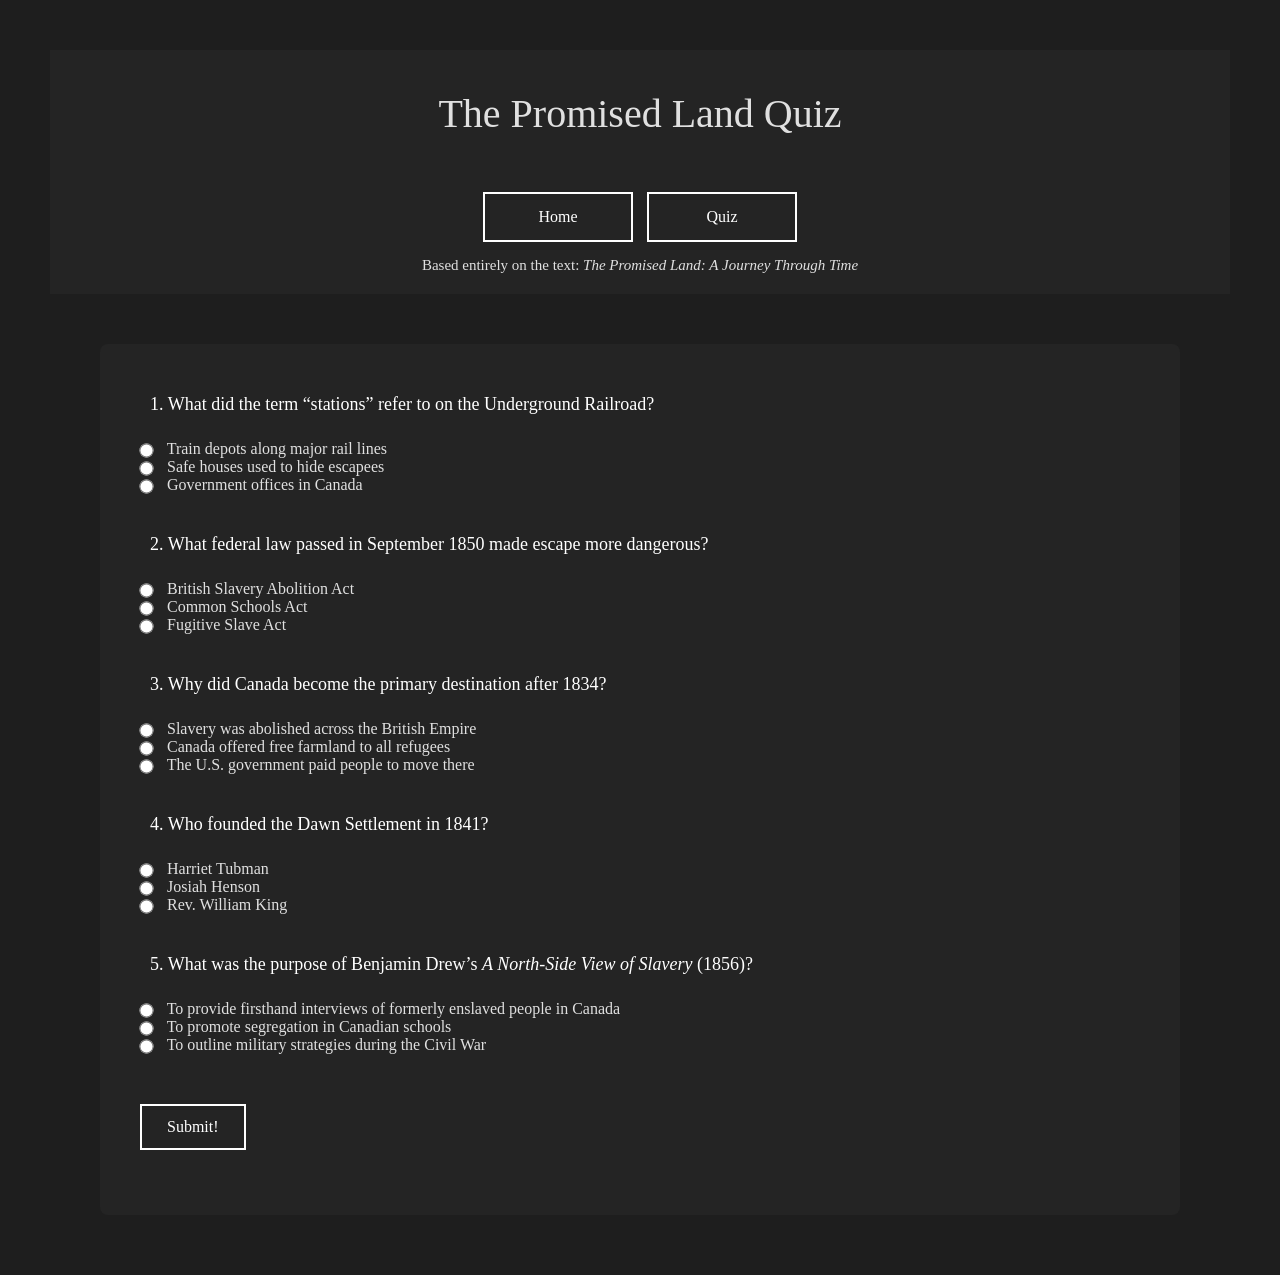
==== quiz.html @ bd3c45dd "Added Files" ====
<!DOCTYPE html>
<html>
<head>
    <title>The Promised Land - Quiz</title>
    <link rel="stylesheet" href="styles.css">
    <style>
        .correct { color: green; font-weight: bold; }
        .incorrect { color: red; font-weight: bold; }
        .feedback { display: block; margin-top: 5px; }
    </style>
</head>
<body>

<div class="title-nav">
    <h2 class="title">The Promised Land Quiz</h2>
        <div class="button-container">
        <form action="index.html"><button>Home</button></form>
        <form action="quiz.html"><button>Quiz</button></form>
    </div>
    <p>Based entirely on the text: <em>The Promised Land: A Journey Through Time</em></p>
</div>

<div class="quiz-container">

<form id="quizForm" action="https://formspree.io/f/mzdaerwr" method="POST">

    <input type="hidden" name="_subject" value="Promised Land Quiz Submission">
    <input type="hidden" name="score" id="scoreField">

    <div class="question" id="q1-container">
        <p>1. What did the term “stations” refer to on the Underground Railroad?</p>
        <input type="radio" name="q1" value="a"> Train depots along major rail lines<br>
        <input type="radio" name="q1" value="b"> Safe houses used to hide escapees<br>
        <input type="radio" name="q1" value="c"> Government offices in Canada<br>
        <span class="feedback"></span>
    </div>

    <div class="question" id="q2-container">
        <p>2. What federal law passed in September 1850 made escape more dangerous?</p>
        <input type="radio" name="q2" value="a"> British Slavery Abolition Act<br>
        <input type="radio" name="q2" value="b"> Common Schools Act<br>
        <input type="radio" name="q2" value="c"> Fugitive Slave Act<br>
        <span class="feedback"></span>
    </div>

    <div class="question" id="q3-container">
        <p>3. Why did Canada become the primary destination after 1834?</p>
        <input type="radio" name="q3" value="a"> Slavery was abolished across the British Empire<br>
        <input type="radio" name="q3" value="b"> Canada offered free farmland to all refugees<br>
        <input type="radio" name="q3" value="c"> The U.S. government paid people to move there<br>
        <span class="feedback"></span>
    </div>

    <div class="question" id="q4-container">
        <p>4. Who founded the Dawn Settlement in 1841?</p>
        <input type="radio" name="q4" value="a"> Harriet Tubman<br>
        <input type="radio" name="q4" value="b"> Josiah Henson<br>
        <input type="radio" name="q4" value="c"> Rev. William King<br>
        <span class="feedback"></span>
    </div>

    <div class="question" id="q5-container">
        <p>5. What was the purpose of Benjamin Drew’s <em>A North-Side View of Slavery</em> (1856)?</p>
        <input type="radio" name="q5" value="a"> To provide firsthand interviews of formerly enslaved people in Canada<br>
        <input type="radio" name="q5" value="b"> To promote segregation in Canadian schools<br>
        <input type="radio" name="q5" value="c"> To outline military strategies during the Civil War<br>
        <span class="feedback"></span>
    </div>

    <button type="submit">Submit!</button>

</form>

<h3 id="result"></h3>

</div>

<script>
document.getElementById("quizForm").addEventListener("submit", function(event) {
    event.preventDefault();

    let score = 0;

    let answers = {
        q1: "b",
        q2: "c",
        q3: "a",
        q4: "b",
        q5: "a"
    };

    let form = this;

    for (let question in answers) {
        let selected = form.querySelector(`input[name="${question}"]:checked`);
        let container = document.getElementById(question + "-container");
        let feedback = container.querySelector(".feedback");

        if (!selected) {
            alert("Please answer all questions before submitting.");
            return;
        }

        if (selected.value === answers[question]) {
            score++;
            feedback.textContent = "✔ Correct";
            feedback.className = "feedback correct";
        } else {
            feedback.textContent = "✘ Incorrect";
            feedback.className = "feedback incorrect";
        }
    }

    document.getElementById("result").innerHTML =
        "You scored " + score + " out of 5.";

    document.getElementById("scoreField").value = score + " / 5";

    setTimeout(() => {
        form.submit();
    }, 1500);
});
</script>

</body>
</html>
---- styles.css ----
*{
    margin:0;
    padding:0;
}

.title{
 font-size: 40px;
 font-weight: lighter;
 text-align: center;
 margin-top:0;
 margin:20px;
 padding:10px;
}

.sub-title{
    font-size: 20px;
    text-align: center;
    margin: 10px;
    padding: 10px;
    font-weight: bold;
}

p{
    font-size:15px;
    padding:10px;
}

h1,h2,h3,h4,h5,h6, p{
    color:#E0E0E0;
}


html{
    background-color:#1E1E1E;
    margin:0;
    padding:0;
}
body{
    color: #E0E0E0;
    font-family: Georgia, 'Times New Roman', Times, serif;
}

.title-nav{
    background-color: #242424;
    margin:50px;
    padding:10px;
    text-align: center  ;
}

.container{
    text-align: center;
    margin: 20px 100px 60px 100px;
    background-color: #242424;
    padding: 40px;
    border-radius: 8px;
}

.quiz-container{
    text-align: left;
    margin: 20px 100px 60px 100px;
    background-color: #242424;
    padding: 40px;
    border-radius: 8px;
}

/* Question spacing */
.question{
    margin-bottom: 30px;
}

/* Question text */
.question p{
    font-size: 18px;
    margin-bottom: 15px;
    color: #FFFFFF;
}

/* Align radio buttons properly */
.question label{
    display: block;
    margin-bottom: 8px;
    font-size: 16px;
    cursor: pointer;
}

/* Make radio buttons aligned nicely */
input[type="radio"]{
    margin-right: 10px;
    transform: scale(1.1);
    vertical-align: middle;
}

/* Improve button */
button{
    margin-top: 20px;
    padding: 12px 25px;
    background-color: transparent;
    color: #FFFFFF;
    border: 2px solid #FFFFFF;
    font-family: Georgia, 'Times New Roman', Times, serif;
    font-size: 16px;
    cursor: pointer;
}

button:hover{
    background-color: #FFFFFF;
    color: #1E1E1E;
}

/* Result text */
#result{
    margin-top: 25px;
    font-size: 22px;
    text-align: center;
    color: #FFFFFF;
}

.button-container {
    text-align: center;
}

.button-container form {
    display: inline-block;
    margin: 5px;
}

.button-container button {
    width: 150px;
    height: 50px;
    display: inline-block;
    box-sizing: border-box;
}
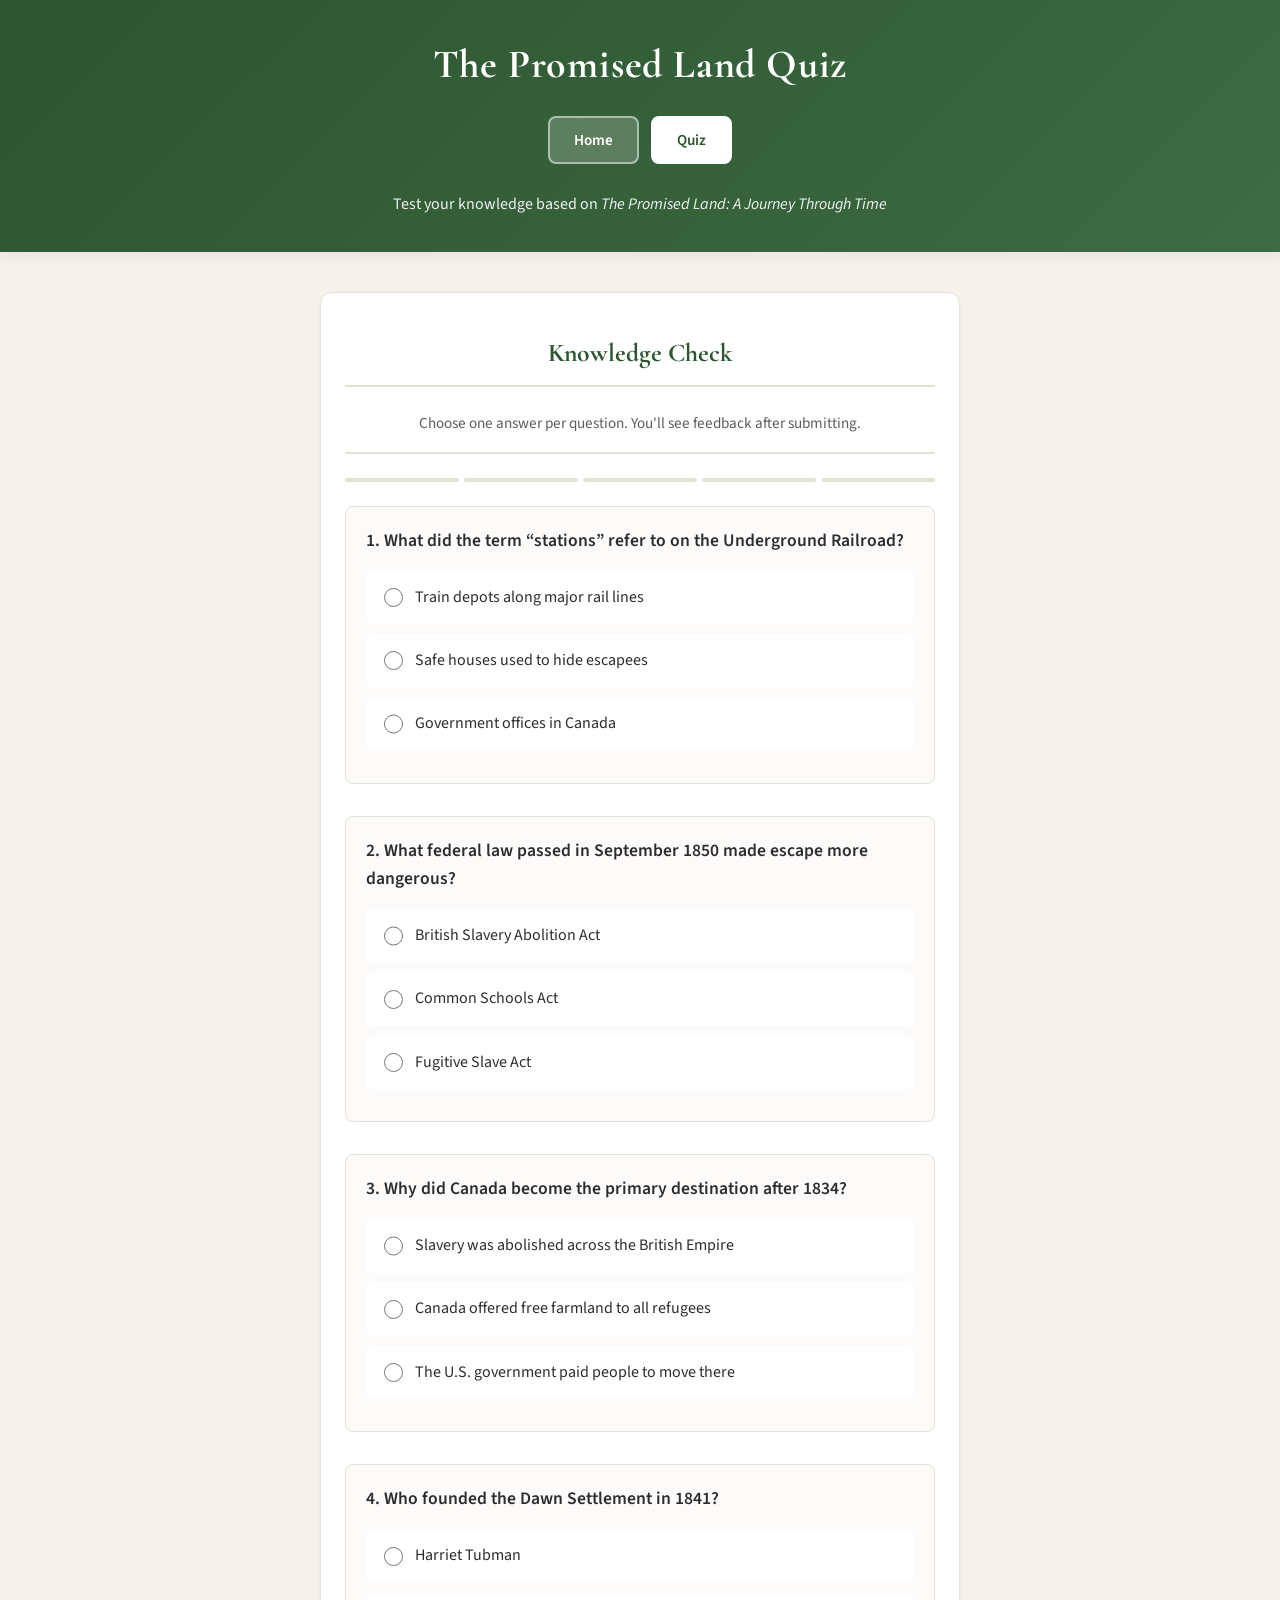
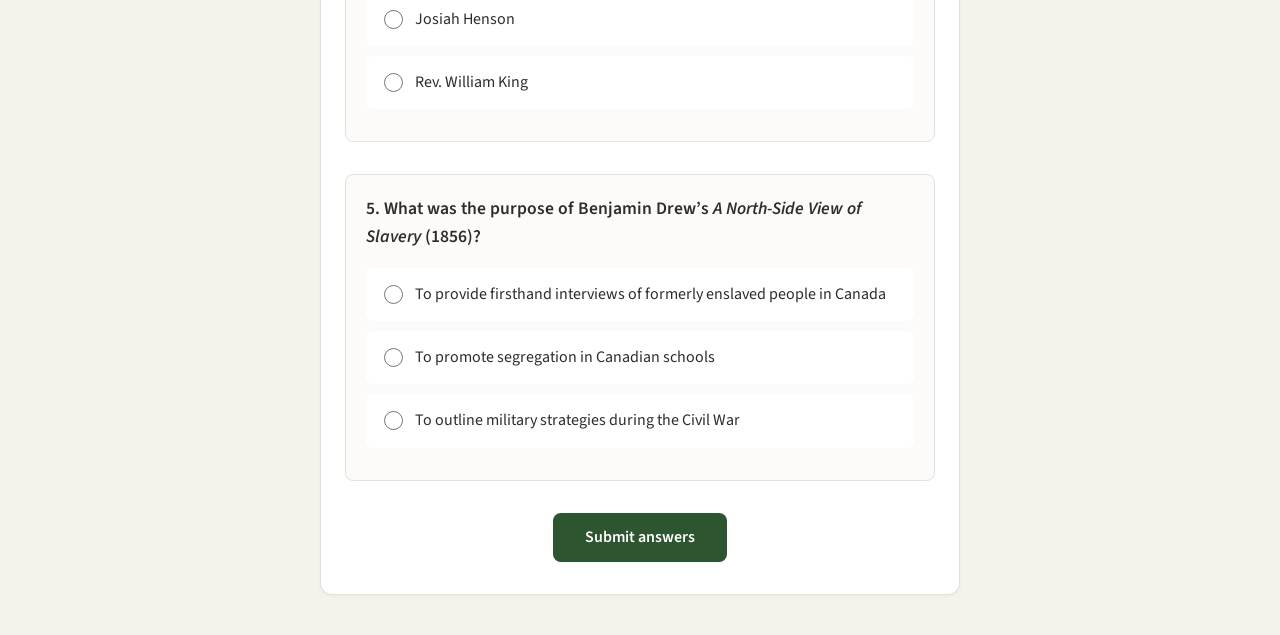
==== commit 59de55db: "Revamp site: design, quiz UX, timeline, spacing, alerts Co-authored-by: Cursor <cursoragent@cursor.c" ====
--- a/quiz.html
+++ b/quiz.html
@@ -1,124 +1,146 @@
 <!DOCTYPE html>
-<html>
+<html lang="en">
 <head>
-    <title>The Promised Land - Quiz</title>
+    <meta charset="UTF-8">
+    <meta name="viewport" content="width=device-width, initial-scale=1">
+    <title>The Promised Land — Quiz</title>
     <link rel="stylesheet" href="styles.css">
-    <style>
-        .correct { color: green; font-weight: bold; }
-        .incorrect { color: red; font-weight: bold; }
-        .feedback { display: block; margin-top: 5px; }
-    </style>
 </head>
 <body>
 
-<div class="title-nav">
-    <h2 class="title">The Promised Land Quiz</h2>
-        <div class="button-container">
-        <form action="index.html"><button>Home</button></form>
-        <form action="quiz.html"><button>Quiz</button></form>
-    </div>
-    <p>Based entirely on the text: <em>The Promised Land: A Journey Through Time</em></p>
-</div>
+<header class="title-nav">
+    <h1 class="title">The Promised Land Quiz</h1>
+    <nav class="nav-links">
+        <a href="index.html">Home</a>
+        <a href="quiz.html" class="active">Quiz</a>
+    </nav>
+    <p>Test your knowledge based on <em>The Promised Land: A Journey Through Time</em></p>
+</header>
 
-<div class="quiz-container">
-
-<form id="quizForm" action="https://formspree.io/f/mzdaerwr" method="POST">
-
-    <input type="hidden" name="_subject" value="Promised Land Quiz Submission">
-    <input type="hidden" name="score" id="scoreField">
-
-    <div class="question" id="q1-container">
-        <p>1. What did the term “stations” refer to on the Underground Railroad?</p>
-        <input type="radio" name="q1" value="a"> Train depots along major rail lines<br>
-        <input type="radio" name="q1" value="b"> Safe houses used to hide escapees<br>
-        <input type="radio" name="q1" value="c"> Government offices in Canada<br>
-        <span class="feedback"></span>
+<main class="quiz-container">
+    <div class="quiz-header">
+        <h2 class="sub-title">Knowledge Check</h2>
+        <p>Choose one answer per question. You'll see feedback after submitting.</p>
     </div>
 
-    <div class="question" id="q2-container">
-        <p>2. What federal law passed in September 1850 made escape more dangerous?</p>
-        <input type="radio" name="q2" value="a"> British Slavery Abolition Act<br>
-        <input type="radio" name="q2" value="b"> Common Schools Act<br>
-        <input type="radio" name="q2" value="c"> Fugitive Slave Act<br>
-        <span class="feedback"></span>
+    <div class="quiz-progress" id="quizProgress" aria-hidden="true">
+        <span></span><span></span><span></span><span></span><span></span>
     </div>
 
-    <div class="question" id="q3-container">
-        <p>3. Why did Canada become the primary destination after 1834?</p>
-        <input type="radio" name="q3" value="a"> Slavery was abolished across the British Empire<br>
-        <input type="radio" name="q3" value="b"> Canada offered free farmland to all refugees<br>
-        <input type="radio" name="q3" value="c"> The U.S. government paid people to move there<br>
-        <span class="feedback"></span>
-    </div>
+    <form id="quizForm" action="https://formspree.io/f/mzdaerwr" method="POST">
+        <input type="hidden" name="_subject" value="Promised Land Quiz Submission">
+        <input type="hidden" name="score" id="scoreField">
 
-    <div class="question" id="q4-container">
-        <p>4. Who founded the Dawn Settlement in 1841?</p>
-        <input type="radio" name="q4" value="a"> Harriet Tubman<br>
-        <input type="radio" name="q4" value="b"> Josiah Henson<br>
-        <input type="radio" name="q4" value="c"> Rev. William King<br>
-        <span class="feedback"></span>
-    </div>
+        <div class="question" id="q1-container">
+            <p>1. What did the term “stations” refer to on the Underground Railroad?</p>
+            <label><input type="radio" name="q1" value="a"><span>Train depots along major rail lines</span></label>
+            <label><input type="radio" name="q1" value="b"><span>Safe houses used to hide escapees</span></label>
+            <label><input type="radio" name="q1" value="c"><span>Government offices in Canada</span></label>
+            <span class="feedback" aria-live="polite"></span>
+        </div>
 
-    <div class="question" id="q5-container">
-        <p>5. What was the purpose of Benjamin Drew’s <em>A North-Side View of Slavery</em> (1856)?</p>
-        <input type="radio" name="q5" value="a"> To provide firsthand interviews of formerly enslaved people in Canada<br>
-        <input type="radio" name="q5" value="b"> To promote segregation in Canadian schools<br>
-        <input type="radio" name="q5" value="c"> To outline military strategies during the Civil War<br>
-        <span class="feedback"></span>
-    </div>
+        <div class="question" id="q2-container">
+            <p>2. What federal law passed in September 1850 made escape more dangerous?</p>
+            <label><input type="radio" name="q2" value="a"><span>British Slavery Abolition Act</span></label>
+            <label><input type="radio" name="q2" value="b"><span>Common Schools Act</span></label>
+            <label><input type="radio" name="q2" value="c"><span>Fugitive Slave Act</span></label>
+            <span class="feedback" aria-live="polite"></span>
+        </div>
 
-    <button type="submit">Submit!</button>
+        <div class="question" id="q3-container">
+            <p>3. Why did Canada become the primary destination after 1834?</p>
+            <label><input type="radio" name="q3" value="a"><span>Slavery was abolished across the British Empire</span></label>
+            <label><input type="radio" name="q3" value="b"><span>Canada offered free farmland to all refugees</span></label>
+            <label><input type="radio" name="q3" value="c"><span>The U.S. government paid people to move there</span></label>
+            <span class="feedback" aria-live="polite"></span>
+        </div>
 
-</form>
+        <div class="question" id="q4-container">
+            <p>4. Who founded the Dawn Settlement in 1841?</p>
+            <label><input type="radio" name="q4" value="a"><span>Harriet Tubman</span></label>
+            <label><input type="radio" name="q4" value="b"><span>Josiah Henson</span></label>
+            <label><input type="radio" name="q4" value="c"><span>Rev. William King</span></label>
+            <span class="feedback" aria-live="polite"></span>
+        </div>
 
-<h3 id="result"></h3>
+        <div class="question" id="q5-container">
+            <p>5. What was the purpose of Benjamin Drew’s <em>A North-Side View of Slavery</em> (1856)?</p>
+            <label><input type="radio" name="q5" value="a"><span>To provide firsthand interviews of formerly enslaved people in Canada</span></label>
+            <label><input type="radio" name="q5" value="b"><span>To promote segregation in Canadian schools</span></label>
+            <label><input type="radio" name="q5" value="c"><span>To outline military strategies during the Civil War</span></label>
+            <span class="feedback" aria-live="polite"></span>
+        </div>
 
-</div>
+        <div class="quiz-actions">
+            <button type="submit" class="btn btn-primary">Submit answers</button>
+        </div>
+    </form>
+
+    <p id="result" role="status" aria-live="polite"></p>
+</main>
 
 <script>
 document.getElementById("quizForm").addEventListener("submit", function(event) {
     event.preventDefault();
 
-    let score = 0;
+    var answers = { q1: "b", q2: "c", q3: "a", q4: "b", q5: "a" };
+    var form = this;
+    var resultEl = document.getElementById("result");
+    var questionIds = ["q1", "q2", "q3", "q4", "q5"];
 
-    let answers = {
-        q1: "b",
-        q2: "c",
-        q3: "a",
-        q4: "b",
-        q5: "a"
-    };
+    // Check if all 5 questions have a selection
+    var allAnswered = true;
+    for (var i = 0; i < questionIds.length; i++) {
+        if (!form.querySelector("input[name=\"" + questionIds[i] + "\"]:checked")) {
+            allAnswered = false;
+            break;
+        }
+    }
 
-    let form = this;
+    if (!allAnswered) {
+        // Clear any previous per-question feedback
+        for (var j = 0; j < questionIds.length; j++) {
+            var container = document.getElementById(questionIds[j] + "-container");
+            var feedback = container.querySelector(".feedback");
+            feedback.textContent = "";
+            feedback.className = "feedback";
+        }
+        window.alert("Please select an answer for all 5 questions.");
+        return;
+    }
 
-    for (let question in answers) {
-        let selected = form.querySelector(`input[name="${question}"]:checked`);
-        let container = document.getElementById(question + "-container");
-        let feedback = container.querySelector(".feedback");
+    // All answered: show correct/incorrect and score
+    resultEl.className = "";
+    var score = 0;
 
-        if (!selected) {
-            alert("Please answer all questions before submitting.");
-            return;
-        }
+    for (var question in answers) {
+        var selected = form.querySelector("input[name=\"" + question + "\"]:checked");
+        var container = document.getElementById(question + "-container");
+        var feedback = container.querySelector(".feedback");
 
         if (selected.value === answers[question]) {
             score++;
-            feedback.textContent = "✔ Correct";
+            feedback.textContent = "Correct";
             feedback.className = "feedback correct";
         } else {
-            feedback.textContent = "✘ Incorrect";
+            feedback.textContent = "Incorrect";
             feedback.className = "feedback incorrect";
         }
     }
 
-    document.getElementById("result").innerHTML =
-        "You scored " + score + " out of 5.";
+    resultEl.textContent = "You scored " + score + " out of 5.";
+    resultEl.style.display = "block";
 
     document.getElementById("scoreField").value = score + " / 5";
 
-    setTimeout(() => {
+    var dots = document.querySelectorAll("#quizProgress span");
+    for (var i = 0; i < dots.length; i++) dots[i].classList.add("done");
+
+    window.alert("You got " + score + " out of 5 questions correct.");
+
+    setTimeout(function() {
         form.submit();
-    }, 1500);
+    }, 2000);
 });
 </script>
 
--- a/styles.css
+++ b/styles.css
@@ -1,132 +1,544 @@
-*{
-    margin:0;
-    padding:0;
-}
-
-.title{
- font-size: 40px;
- font-weight: lighter;
- text-align: center;
- margin-top:0;
- margin:20px;
- padding:10px;
-}
-
-.sub-title{
-    font-size: 20px;
-    text-align: center;
-    margin: 10px;
-    padding: 10px;
-    font-weight: bold;
-}
-
-p{
-    font-size:15px;
-    padding:10px;
-}
-
-h1,h2,h3,h4,h5,h6, p{
-    color:#E0E0E0;
-}
-
-
-html{
-    background-color:#1E1E1E;
-    margin:0;
-    padding:0;
-}
-body{
-    color: #E0E0E0;
-    font-family: Georgia, 'Times New Roman', Times, serif;
-}
-
-.title-nav{
-    background-color: #242424;
-    margin:50px;
-    padding:10px;
-    text-align: center  ;
-}
-
-.container{
-    text-align: center;
-    margin: 20px 100px 60px 100px;
-    background-color: #242424;
-    padding: 40px;
-    border-radius: 8px;
-}
-
-.quiz-container{
+/* ===== Promised Land — Design system ===== */
+@import url('https://fonts.googleapis.com/css2?family=Cormorant+Garamond:ital,wght@0,400;0,600;0,700;1,400&family=Source+Sans+3:ital,wght@0,400;0,600;0,700;1,400&display=swap');
+
+:root {
+    --color-bg: #F5F1EB;
+    --color-surface: #FFFFFF;
+    --color-surface-soft: #FDFBFA;
+    --color-primary: #2C5530;
+    --color-primary-light: #3D6B42;
+    --color-accent: #B8860B;
+    --color-accent-soft: #D4A84B;
+    --color-text: #2D2D2D;
+    --color-text-muted: #5C5C5C;
+    --color-border: #E5E0D8;
+    --color-success: #2C5530;
+    --color-error: #A63D40;
+    --font-heading: 'Cormorant Garamond', Georgia, serif;
+    --font-body: 'Source Sans 3', -apple-system, sans-serif;
+    --shadow-sm: 0 1px 3px rgba(44, 85, 48, 0.06);
+    --shadow-md: 0 4px 12px rgba(44, 85, 48, 0.08);
+    --shadow-lg: 0 8px 24px rgba(44, 85, 48, 0.1);
+    --radius: 12px;
+    --radius-sm: 8px;
+}
+
+* {
+    margin: 0;
+    padding: 0;
+    box-sizing: border-box;
+}
+
+html {
+    background-color: var(--color-bg);
+    scroll-behavior: smooth;
+}
+
+body {
+    color: var(--color-text);
+    font-family: var(--font-body);
+    font-size: 17px;
+    line-height: 1.6;
+}
+
+/* ===== Typography ===== */
+h1, h2, h3, h4, h5, h6 {
+    font-family: var(--font-heading);
+    color: var(--color-text);
+    font-weight: 600;
+}
+
+p {
+    font-size: 1.05rem;
+    padding: 0.5rem 0;
+    color: var(--color-text);
+}
+
+a {
+    color: var(--color-primary);
+    text-decoration: none;
+    font-weight: 600;
+    border-bottom: 1px solid transparent;
+    transition: color 0.2s, border-color 0.2s;
+}
+
+a:hover {
+    color: var(--color-primary-light);
+    border-bottom-color: var(--color-primary-light);
+}
+
+a:focus-visible {
+    outline: 2px solid var(--color-accent);
+    outline-offset: 2px;
+}
+
+/* ===== Header / Nav ===== */
+.title-nav {
+    background: linear-gradient(135deg, var(--color-primary) 0%, var(--color-primary-light) 100%);
+    margin: 0;
+    padding: 2rem 1.5rem 2.25rem;
+    text-align: center;
+    color: #FFF;
+    box-shadow: var(--shadow-md);
+}
+
+.title-nav .title {
+    font-size: 2.5rem;
+    font-weight: 700;
+    color: #FFF;
+    margin: 0 0 0.5rem;
+    letter-spacing: 0.02em;
+}
+
+.title-nav p {
+    color: rgba(255, 255, 255, 0.92);
+    font-size: 1rem;
+    max-width: 42rem;
+    margin: 0 auto;
+    padding: 0;
+    line-height: 1.5;
+}
+
+.nav-links {
+    display: flex;
+    justify-content: center;
+    gap: 0.75rem;
+    margin-top: 1.25rem;
+    margin-bottom: 1.75rem;
+    flex-wrap: wrap;
+}
+
+.nav-links a {
+    display: inline-block;
+    padding: 0.6rem 1.5rem;
+    background: rgba(255, 255, 255, 0.2);
+    color: #FFF;
+    border: 2px solid rgba(255, 255, 255, 0.5);
+    border-radius: var(--radius-sm);
+    font-family: var(--font-body);
+    font-weight: 600;
+    font-size: 0.95rem;
+    transition: background 0.2s, border-color 0.2s, color 0.2s;
+}
+
+.nav-links a:hover {
+    background: #FFF;
+    color: var(--color-primary);
+    border-color: #FFF;
+}
+
+.nav-links a.active {
+    background: #FFF;
+    color: var(--color-primary);
+    border-color: #FFF;
+}
+
+/* ===== Main content containers ===== */
+.container {
+    max-width: 720px;
+    margin: 0 auto 2.5rem;
+    padding: 2rem 1.5rem;
+    background: var(--color-surface);
+    border-radius: var(--radius);
+    box-shadow: var(--shadow-sm);
+    border: 1px solid var(--color-border);
     text-align: left;
-    margin: 20px 100px 60px 100px;
-    background-color: #242424;
-    padding: 40px;
-    border-radius: 8px;
-}
-
-/* Question spacing */
-.question{
-    margin-bottom: 30px;
-}
-
-/* Question text */
-.question p{
-    font-size: 18px;
-    margin-bottom: 15px;
-    color: #FFFFFF;
-}
-
-/* Align radio buttons properly */
-.question label{
+}
+
+/* Extra space between navbar and first content section */
+.title-nav + .container {
+    margin-top: 2.5rem;
+}
+
+.sub-title {
+    font-size: 1.6rem;
+    text-align: center;
+    margin: 0 0 1.25rem;
+    padding: 0 0 0.75rem;
+    font-weight: 700;
+    color: var(--color-primary);
+    border-bottom: 2px solid var(--color-border);
+}
+
+.container ul {
+    margin: 0.75rem 0 1rem 1.5rem;
+}
+
+.container li {
+    margin-bottom: 0.5rem;
+    color: var(--color-text);
+}
+
+.container ol {
+    margin: 0.75rem 0 1rem 0;
+    padding-left: 1.5rem;
+}
+
+.container ol li {
+    margin-bottom: 0.75rem;
+}
+
+/* ===== Quiz page ===== */
+.quiz-container {
+    max-width: 640px;
+    margin: 0 auto 2.5rem;
+    padding: 2rem 1.5rem;
+    background: var(--color-surface);
+    border-radius: var(--radius);
+    box-shadow: var(--shadow-sm);
+    border: 1px solid var(--color-border);
+    text-align: left;
+}
+
+/* Space between navbar and quiz content (same as home page) */
+.title-nav + .quiz-container {
+    margin-top: 2.5rem;
+}
+
+.quiz-header {
+    text-align: center;
+    margin-top: 0.5rem;
+    margin-bottom: 1.5rem;
+    padding-bottom: 1rem;
+    border-bottom: 2px solid var(--color-border);
+}
+
+.quiz-header p {
+    color: var(--color-text-muted);
+    font-size: 0.95rem;
+    padding: 0.25rem 0 0;
+}
+
+.quiz-progress {
+    display: flex;
+    gap: 0.35rem;
+    margin-bottom: 1.5rem;
+    flex-wrap: wrap;
+}
+
+.quiz-progress span {
+    width: 100%;
+    height: 4px;
+    background: var(--color-border);
+    border-radius: 2px;
+    flex: 1;
+    min-width: 20px;
+}
+
+.quiz-progress span.done {
+    background: var(--color-success);
+}
+
+.question {
+    margin-bottom: 2rem;
+    padding: 1.25rem;
+    background: var(--color-surface-soft);
+    border-radius: var(--radius-sm);
+    border: 1px solid var(--color-border);
+}
+
+.question p {
+    font-size: 1.1rem;
+    margin-bottom: 1rem;
+    color: var(--color-text);
+    font-weight: 600;
+    padding: 0;
+}
+
+.question label {
+    display: flex;
+    align-items: flex-start;
+    gap: 0.75rem;
+    margin-bottom: 0.6rem;
+    font-size: 1rem;
+    cursor: pointer;
+    padding: 0.75rem 1rem;
+    border-radius: var(--radius-sm);
+    border: 2px solid transparent;
+    background: var(--color-surface);
+    transition: border-color 0.2s, background 0.2s;
+}
+
+.question label:hover {
+    border-color: var(--color-border);
+    background: var(--color-surface-soft);
+}
+
+.question input[type="radio"] {
+    margin: 0.2rem 0 0;
+    width: 1.2rem;
+    height: 1.2rem;
+    accent-color: var(--color-primary);
+    flex-shrink: 0;
+}
+
+.question input[type="radio"]:checked + span {
+    font-weight: 600;
+}
+
+.question label:has(input:checked) {
+    border-color: var(--color-primary);
+    background: rgba(44, 85, 48, 0.06);
+}
+
+.question .feedback {
     display: block;
-    margin-bottom: 8px;
-    font-size: 16px;
+    margin-top: 0.75rem;
+    font-size: 0.95rem;
+    font-weight: 600;
+}
+
+.question .feedback.correct {
+    color: var(--color-success);
+}
+
+.question .feedback.incorrect {
+    color: var(--color-error);
+}
+
+.quiz-actions {
+    margin-top: 1.5rem;
+    text-align: center;
+}
+
+.btn {
+    display: inline-block;
+    padding: 0.85rem 2rem;
+    font-family: var(--font-body);
+    font-size: 1rem;
+    font-weight: 600;
     cursor: pointer;
-}
-
-/* Make radio buttons aligned nicely */
-input[type="radio"]{
-    margin-right: 10px;
-    transform: scale(1.1);
-    vertical-align: middle;
-}
-
-/* Improve button */
-button{
-    margin-top: 20px;
-    padding: 12px 25px;
-    background-color: transparent;
-    color: #FFFFFF;
-    border: 2px solid #FFFFFF;
-    font-family: Georgia, 'Times New Roman', Times, serif;
-    font-size: 16px;
-    cursor: pointer;
-}
-
-button:hover{
-    background-color: #FFFFFF;
-    color: #1E1E1E;
-}
-
-/* Result text */
-#result{
-    margin-top: 25px;
-    font-size: 22px;
-    text-align: center;
-    color: #FFFFFF;
-}
-
-.button-container {
-    text-align: center;
-}
-
-.button-container form {
+    border: none;
+    border-radius: var(--radius-sm);
+    transition: transform 0.15s, box-shadow 0.15s;
+}
+
+.btn-primary {
+    background: var(--color-primary);
+    color: #FFF;
+    box-shadow: var(--shadow-sm);
+}
+
+.btn-primary:hover {
+    background: var(--color-primary-light);
+    transform: translateY(-1px);
+    box-shadow: var(--shadow-md);
+}
+
+.btn-primary:focus-visible {
+    outline: 2px solid var(--color-accent);
+    outline-offset: 2px;
+}
+
+#result {
+    display: none;
+    margin-top: 1.5rem;
+    padding: 1.25rem;
+    text-align: center;
+    font-size: 1.25rem;
+    font-family: var(--font-heading);
+    font-weight: 600;
+    color: var(--color-primary);
+    background: var(--color-surface-soft);
+    border-radius: var(--radius-sm);
+    border: 1px solid var(--color-border);
+}
+
+#result.quiz-incomplete-message {
+    color: var(--color-text-muted);
+    font-size: 1rem;
+    font-family: var(--font-body);
+}
+
+/* ===== Timeline ===== */
+.timeline-wrapper {
+    max-width: 880px;
+}
+
+.timeline-wrapper .sub-title {
+    text-align: center;
+}
+
+.timeline {
+    position: relative;
+    margin: 2rem auto 1rem;
+    padding: 0 1rem;
+}
+
+.timeline-line {
+    position: absolute;
+    left: 50%;
+    top: 0;
+    bottom: 0;
+    width: 3px;
+    background: linear-gradient(to bottom, var(--color-accent), var(--color-accent-soft), var(--color-accent));
+    transform: translateX(-50%);
+    border-radius: 2px;
+}
+
+.timeline-item {
+    position: relative;
+    margin-bottom: 2.5rem;
+    display: flex;
+    align-items: flex-start;
+    justify-content: flex-end;
+}
+
+.timeline-item:last-child {
+    margin-bottom: 0;
+}
+
+.timeline-item-left {
+    justify-content: flex-start;
+}
+
+.timeline-item-left .timeline-content {
+    margin-right: 2.5rem;
+    text-align: right;
+}
+
+.timeline-item-left .timeline-dot {
+    left: 50%;
+    right: auto;
+    transform: translate(-50%, 6px);
+}
+
+.timeline-item-right {
+    justify-content: flex-end;
+}
+
+.timeline-item-right .timeline-content {
+    margin-left: 2.5rem;
+    text-align: left;
+    order: 2;
+}
+
+.timeline-item-right .timeline-dot {
+    left: 50%;
+    right: auto;
+    transform: translate(-50%, 6px);
+    order: 1;
+}
+
+.timeline-item-right {
+    flex-direction: row;
+}
+
+.timeline-content {
+    width: calc(50% - 2.5rem);
+    min-width: 220px;
+    padding: 1.35rem 1.5rem;
+    background: var(--color-surface-soft);
+    border-radius: var(--radius-sm);
+    border: 1px solid var(--color-border);
+    box-shadow: var(--shadow-sm);
+}
+
+.timeline-item-left .timeline-content {
+    border-right: 3px solid var(--color-accent);
+}
+
+.timeline-item-right .timeline-content {
+    border-left: 3px solid var(--color-primary);
+}
+
+.timeline-dot {
+    position: absolute;
+    width: 16px;
+    height: 16px;
+    background: var(--color-accent);
+    border: 3px solid var(--color-surface);
+    border-radius: 50%;
+    flex-shrink: 0;
+    z-index: 2;
+    box-shadow: 0 0 0 2px var(--color-primary);
+}
+
+.timeline-year {
     display: inline-block;
-    margin: 5px;
-}
-
-.button-container button {
-    width: 150px;
-    height: 50px;
-    display: inline-block;
-    box-sizing: border-box;
-}
+    font-size: 0.8rem;
+    font-weight: 700;
+    color: var(--color-primary);
+    margin-bottom: 0.35rem;
+    letter-spacing: 0.04em;
+    text-transform: uppercase;
+}
+
+.timeline-event {
+    font-size: 1.1rem;
+    font-family: var(--font-heading);
+    color: var(--color-text);
+    margin: 0.35rem 0 0.5rem;
+    font-weight: 700;
+}
+
+.timeline-significance {
+    font-size: 0.95rem;
+    color: var(--color-text-muted);
+    line-height: 1.5;
+    margin: 0;
+    padding: 0;
+}
+
+@media (max-width: 768px) {
+    .title-nav .title {
+        font-size: 1.9rem;
+    }
+
+    .container,
+    .quiz-container {
+        margin-left: 0.75rem;
+        margin-right: 0.75rem;
+        padding: 1.5rem 1rem;
+    }
+
+    .timeline-line {
+        left: 1.25rem;
+    }
+
+    .timeline-item,
+    .timeline-item-left,
+    .timeline-item-right {
+        justify-content: flex-start;
+        flex-direction: row;
+        padding-left: 2.5rem;
+    }
+
+    .timeline-item .timeline-dot {
+        left: 1.25rem;
+        transform: translate(-50%, 6px);
+    }
+
+    .timeline-content {
+        width: 100%;
+        min-width: 0;
+        margin-left: 0 !important;
+        margin-right: 0 !important;
+        text-align: left !important;
+        border-left: 3px solid var(--color-primary) !important;
+        border-right: none !important;
+    }
+}
+
+/* ===== Footer ===== */
+footer.container {
+    text-align: center;
+    padding: 1.5rem 1.5rem;
+    margin-bottom: 2rem;
+}
+
+footer p {
+    font-size: 0.9rem;
+    color: var(--color-text-muted);
+    padding: 0;
+}
+
+/* ===== Utility ===== */
+strong {
+    color: var(--color-text);
+    font-weight: 700;
+}
+
+em {
+    font-style: italic;
+}
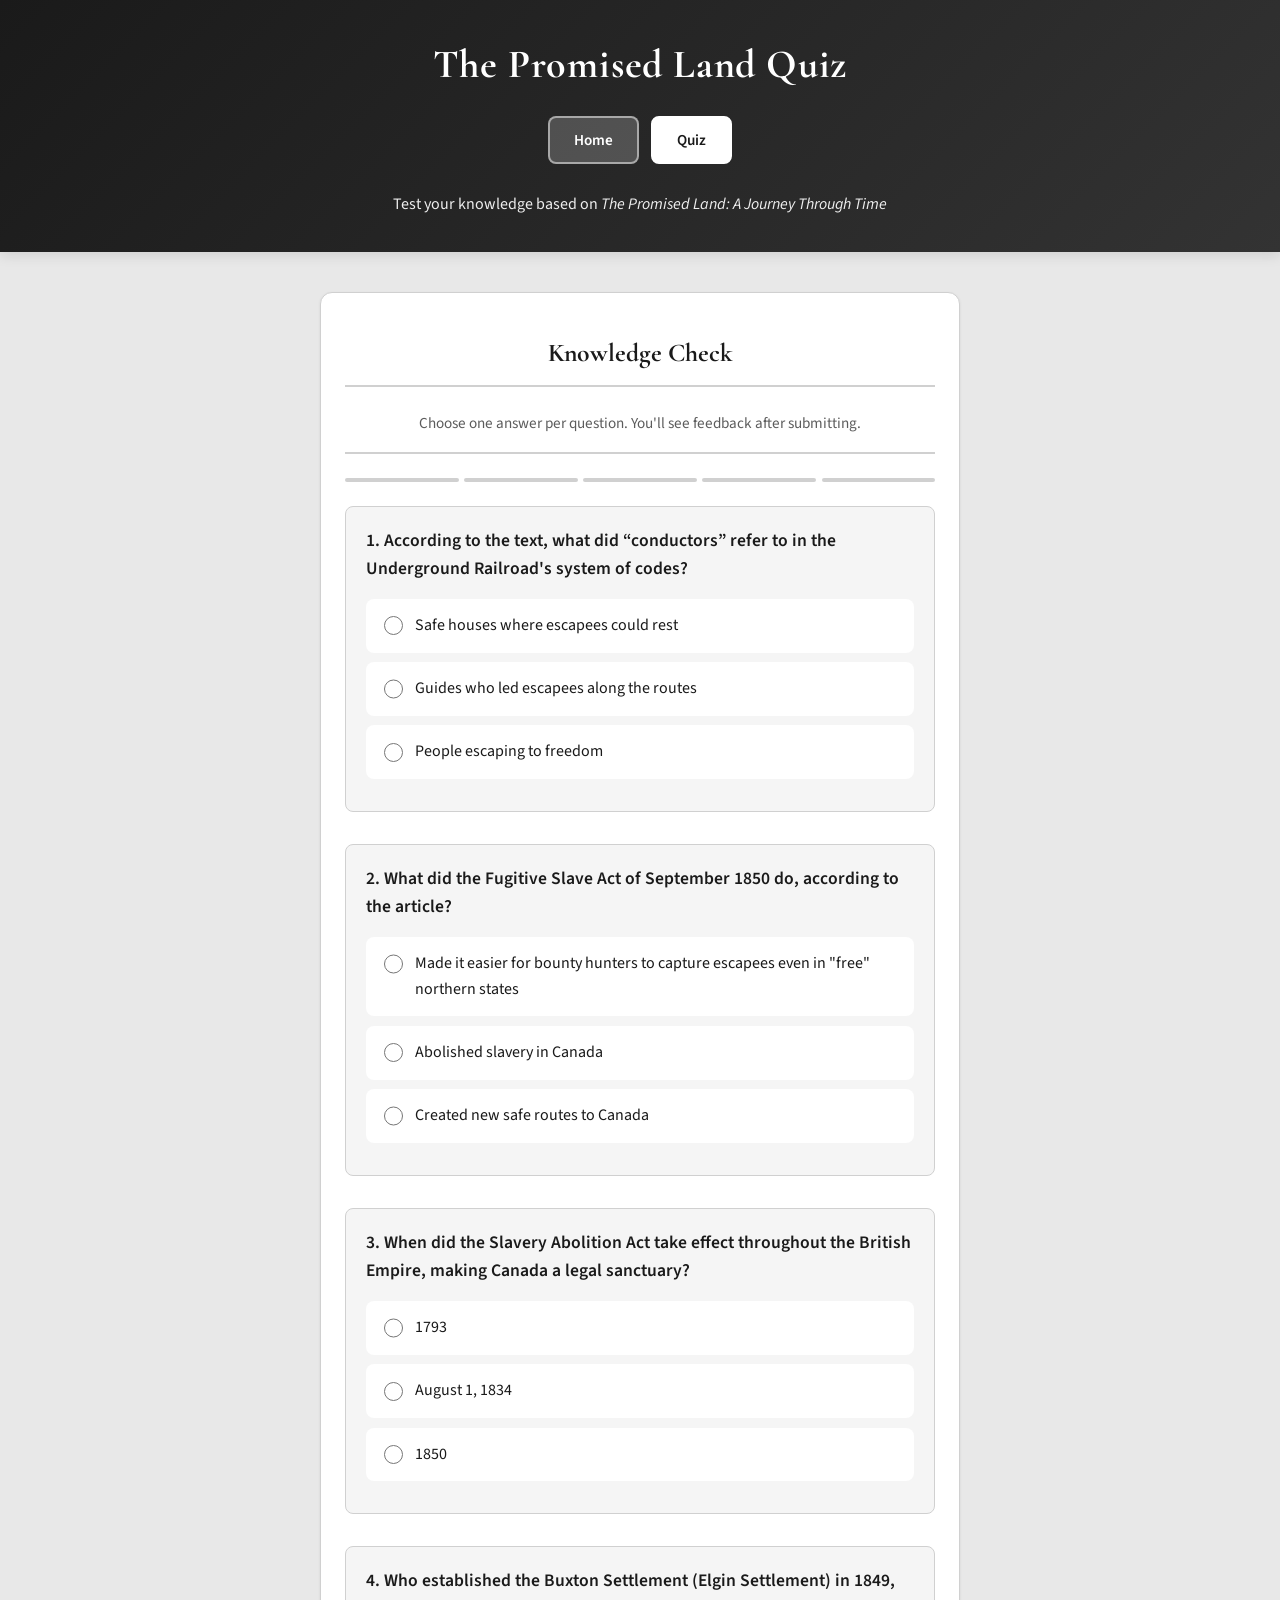
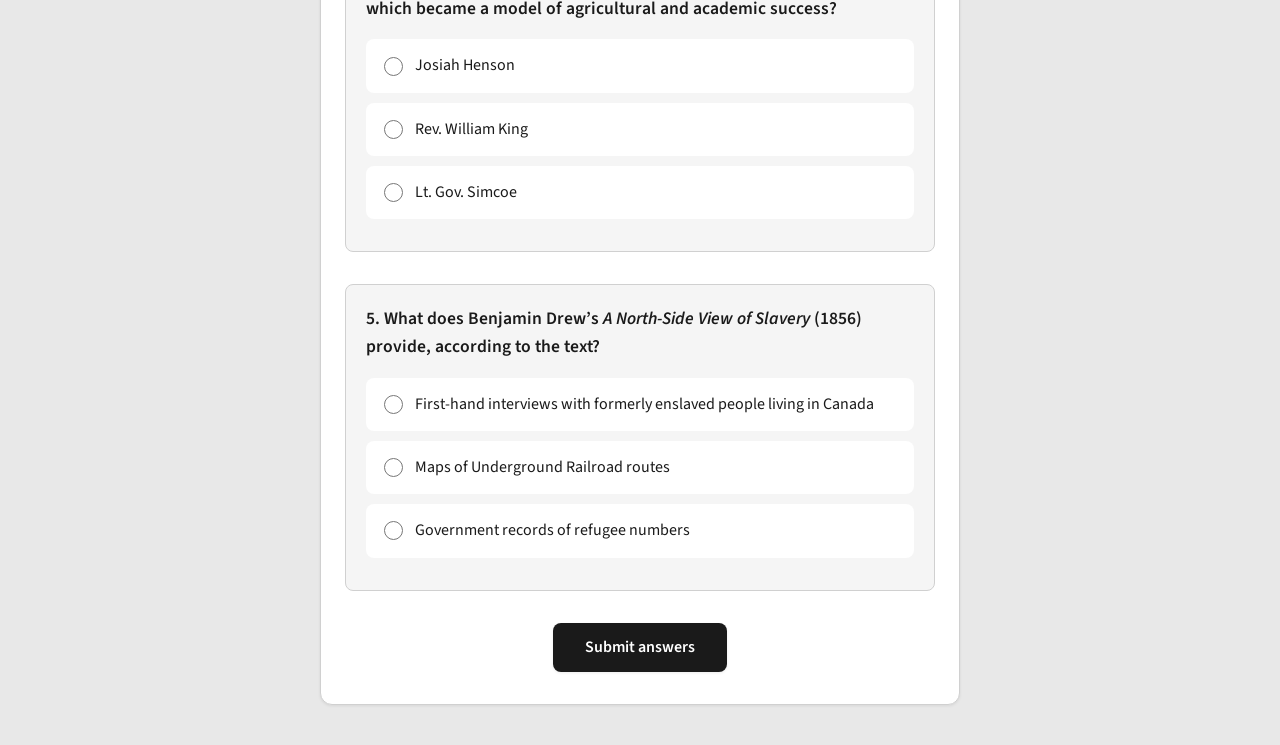
==== commit 060a19cd: "Update quiz questions from article text and apply black/grey/white design Co-authored-by: Cursor <cu" ====
--- a/quiz.html
+++ b/quiz.html
@@ -5,6 +5,7 @@
     <meta name="viewport" content="width=device-width, initial-scale=1">
     <title>The Promised Land — Quiz</title>
     <link rel="stylesheet" href="styles.css">
+    <link rel="icon" type="image/x-icon" href="favicon.ico">
 </head>
 <body>
 
@@ -32,42 +33,42 @@
         <input type="hidden" name="score" id="scoreField">
 
         <div class="question" id="q1-container">
-            <p>1. What did the term “stations” refer to on the Underground Railroad?</p>
-            <label><input type="radio" name="q1" value="a"><span>Train depots along major rail lines</span></label>
-            <label><input type="radio" name="q1" value="b"><span>Safe houses used to hide escapees</span></label>
-            <label><input type="radio" name="q1" value="c"><span>Government offices in Canada</span></label>
+            <p>1. According to the text, what did “conductors” refer to in the Underground Railroad's system of codes?</p>
+            <label><input type="radio" name="q1" value="a"><span>Safe houses where escapees could rest</span></label>
+            <label><input type="radio" name="q1" value="b"><span>Guides who led escapees along the routes</span></label>
+            <label><input type="radio" name="q1" value="c"><span>People escaping to freedom</span></label>
             <span class="feedback" aria-live="polite"></span>
         </div>
 
         <div class="question" id="q2-container">
-            <p>2. What federal law passed in September 1850 made escape more dangerous?</p>
-            <label><input type="radio" name="q2" value="a"><span>British Slavery Abolition Act</span></label>
-            <label><input type="radio" name="q2" value="b"><span>Common Schools Act</span></label>
-            <label><input type="radio" name="q2" value="c"><span>Fugitive Slave Act</span></label>
+            <p>2. What did the Fugitive Slave Act of September 1850 do, according to the article?</p>
+            <label><input type="radio" name="q2" value="a"><span>Made it easier for bounty hunters to capture escapees even in "free" northern states</span></label>
+            <label><input type="radio" name="q2" value="b"><span>Abolished slavery in Canada</span></label>
+            <label><input type="radio" name="q2" value="c"><span>Created new safe routes to Canada</span></label>
             <span class="feedback" aria-live="polite"></span>
         </div>
 
         <div class="question" id="q3-container">
-            <p>3. Why did Canada become the primary destination after 1834?</p>
-            <label><input type="radio" name="q3" value="a"><span>Slavery was abolished across the British Empire</span></label>
-            <label><input type="radio" name="q3" value="b"><span>Canada offered free farmland to all refugees</span></label>
-            <label><input type="radio" name="q3" value="c"><span>The U.S. government paid people to move there</span></label>
+            <p>3. When did the Slavery Abolition Act take effect throughout the British Empire, making Canada a legal sanctuary?</p>
+            <label><input type="radio" name="q3" value="a"><span>1793</span></label>
+            <label><input type="radio" name="q3" value="b"><span>August 1, 1834</span></label>
+            <label><input type="radio" name="q3" value="c"><span>1850</span></label>
             <span class="feedback" aria-live="polite"></span>
         </div>
 
         <div class="question" id="q4-container">
-            <p>4. Who founded the Dawn Settlement in 1841?</p>
-            <label><input type="radio" name="q4" value="a"><span>Harriet Tubman</span></label>
-            <label><input type="radio" name="q4" value="b"><span>Josiah Henson</span></label>
-            <label><input type="radio" name="q4" value="c"><span>Rev. William King</span></label>
+            <p>4. Who established the Buxton Settlement (Elgin Settlement) in 1849, which became a model of agricultural and academic success?</p>
+            <label><input type="radio" name="q4" value="a"><span>Josiah Henson</span></label>
+            <label><input type="radio" name="q4" value="b"><span>Rev. William King</span></label>
+            <label><input type="radio" name="q4" value="c"><span>Lt. Gov. Simcoe</span></label>
             <span class="feedback" aria-live="polite"></span>
         </div>
 
         <div class="question" id="q5-container">
-            <p>5. What was the purpose of Benjamin Drew’s <em>A North-Side View of Slavery</em> (1856)?</p>
-            <label><input type="radio" name="q5" value="a"><span>To provide firsthand interviews of formerly enslaved people in Canada</span></label>
-            <label><input type="radio" name="q5" value="b"><span>To promote segregation in Canadian schools</span></label>
-            <label><input type="radio" name="q5" value="c"><span>To outline military strategies during the Civil War</span></label>
+            <p>5. What does Benjamin Drew’s <em>A North-Side View of Slavery</em> (1856) provide, according to the text?</p>
+            <label><input type="radio" name="q5" value="a"><span>First-hand interviews with formerly enslaved people living in Canada</span></label>
+            <label><input type="radio" name="q5" value="b"><span>Maps of Underground Railroad routes</span></label>
+            <label><input type="radio" name="q5" value="c"><span>Government records of refugee numbers</span></label>
             <span class="feedback" aria-live="polite"></span>
         </div>
 
@@ -83,7 +84,7 @@
 document.getElementById("quizForm").addEventListener("submit", function(event) {
     event.preventDefault();
 
-    var answers = { q1: "b", q2: "c", q3: "a", q4: "b", q5: "a" };
+    var answers = { q1: "b", q2: "a", q3: "b", q4: "b", q5: "a" };
     var form = this;
     var resultEl = document.getElementById("result");
     var questionIds = ["q1", "q2", "q3", "q4", "q5"];
@@ -138,8 +139,26 @@
 
     window.alert("You got " + score + " out of 5 questions correct.");
 
+    // Submit to Formspree using fetch to avoid page redirect
     setTimeout(function() {
-        form.submit();
+        var formData = new FormData(form);
+        fetch(form.action, {
+            method: form.method,
+            body: formData,
+            headers: {
+                'Accept': 'application/json'
+            }
+        })
+        .then(function(response) {
+            if (response.ok) {
+                console.log("Form submitted successfully to Formspree");
+            } else {
+                console.log("Form submission had an error");
+            }
+        })
+        .catch(function(error) {
+            console.log("Error submitting form:", error);
+        });
     }, 2000);
 });
 </script>
--- a/styles.css
+++ b/styles.css
@@ -2,23 +2,23 @@
 @import url('https://fonts.googleapis.com/css2?family=Cormorant+Garamond:ital,wght@0,400;0,600;0,700;1,400&family=Source+Sans+3:ital,wght@0,400;0,600;0,700;1,400&display=swap');
 
 :root {
-    --color-bg: #F5F1EB;
+    --color-bg: #E8E8E8;
     --color-surface: #FFFFFF;
-    --color-surface-soft: #FDFBFA;
-    --color-primary: #2C5530;
-    --color-primary-light: #3D6B42;
-    --color-accent: #B8860B;
-    --color-accent-soft: #D4A84B;
-    --color-text: #2D2D2D;
+    --color-surface-soft: #F5F5F5;
+    --color-primary: #1A1A1A;
+    --color-primary-light: #333333;
+    --color-accent: #4A4A4A;
+    --color-accent-soft: #6B6B6B;
+    --color-text: #1A1A1A;
     --color-text-muted: #5C5C5C;
-    --color-border: #E5E0D8;
-    --color-success: #2C5530;
-    --color-error: #A63D40;
+    --color-border: #D0D0D0;
+    --color-success: #1A1A1A;
+    --color-error: #6B6B6B;
     --font-heading: 'Cormorant Garamond', Georgia, serif;
     --font-body: 'Source Sans 3', -apple-system, sans-serif;
-    --shadow-sm: 0 1px 3px rgba(44, 85, 48, 0.06);
-    --shadow-md: 0 4px 12px rgba(44, 85, 48, 0.08);
-    --shadow-lg: 0 8px 24px rgba(44, 85, 48, 0.1);
+    --shadow-sm: 0 1px 3px rgba(0, 0, 0, 0.08);
+    --shadow-md: 0 4px 12px rgba(0, 0, 0, 0.1);
+    --shadow-lg: 0 8px 24px rgba(0, 0, 0, 0.12);
     --radius: 12px;
     --radius-sm: 8px;
 }
@@ -68,13 +68,13 @@
 }
 
 a:focus-visible {
-    outline: 2px solid var(--color-accent);
+    outline: 2px solid #4A4A4A;
     outline-offset: 2px;
 }
 
 /* ===== Header / Nav ===== */
 .title-nav {
-    background: linear-gradient(135deg, var(--color-primary) 0%, var(--color-primary-light) 100%);
+    background: linear-gradient(135deg, #1A1A1A 0%, #333333 100%);
     margin: 0;
     padding: 2rem 1.5rem 2.25rem;
     text-align: center;
@@ -123,13 +123,13 @@
 
 .nav-links a:hover {
     background: #FFF;
-    color: var(--color-primary);
+    color: #1A1A1A;
     border-color: #FFF;
 }
 
 .nav-links a.active {
     background: #FFF;
-    color: var(--color-primary);
+    color: #1A1A1A;
     border-color: #FFF;
 }
 
@@ -156,7 +156,7 @@
     margin: 0 0 1.25rem;
     padding: 0 0 0.75rem;
     font-weight: 700;
-    color: var(--color-primary);
+    color: var(--color-text);
     border-bottom: 2px solid var(--color-border);
 }
 
@@ -278,7 +278,7 @@
 
 .question label:has(input:checked) {
     border-color: var(--color-primary);
-    background: rgba(44, 85, 48, 0.06);
+    background: rgba(0, 0, 0, 0.04);
 }
 
 .question .feedback {
@@ -326,7 +326,7 @@
 }
 
 .btn-primary:focus-visible {
-    outline: 2px solid var(--color-accent);
+    outline: 2px solid #4A4A4A;
     outline-offset: 2px;
 }
 
@@ -338,7 +338,7 @@
     font-size: 1.25rem;
     font-family: var(--font-heading);
     font-weight: 600;
-    color: var(--color-primary);
+    color: var(--color-text);
     background: var(--color-surface-soft);
     border-radius: var(--radius-sm);
     border: 1px solid var(--color-border);
@@ -371,7 +371,7 @@
     top: 0;
     bottom: 0;
     width: 3px;
-    background: linear-gradient(to bottom, var(--color-accent), var(--color-accent-soft), var(--color-accent));
+    background: linear-gradient(to bottom, #4A4A4A, #6B6B6B, #4A4A4A);
     transform: translateX(-50%);
     border-radius: 2px;
 }
@@ -435,30 +435,30 @@
 }
 
 .timeline-item-left .timeline-content {
-    border-right: 3px solid var(--color-accent);
+    border-right: 3px solid #4A4A4A;
 }
 
 .timeline-item-right .timeline-content {
-    border-left: 3px solid var(--color-primary);
+    border-left: 3px solid #1A1A1A;
 }
 
 .timeline-dot {
     position: absolute;
     width: 16px;
     height: 16px;
-    background: var(--color-accent);
+    background: #1A1A1A;
     border: 3px solid var(--color-surface);
     border-radius: 50%;
     flex-shrink: 0;
     z-index: 2;
-    box-shadow: 0 0 0 2px var(--color-primary);
+    box-shadow: 0 0 0 2px #4A4A4A;
 }
 
 .timeline-year {
     display: inline-block;
     font-size: 0.8rem;
     font-weight: 700;
-    color: var(--color-primary);
+    color: var(--color-text-muted);
     margin-bottom: 0.35rem;
     letter-spacing: 0.04em;
     text-transform: uppercase;
@@ -515,7 +515,7 @@
         margin-left: 0 !important;
         margin-right: 0 !important;
         text-align: left !important;
-        border-left: 3px solid var(--color-primary) !important;
+        border-left: 3px solid #1A1A1A !important;
         border-right: none !important;
     }
 }
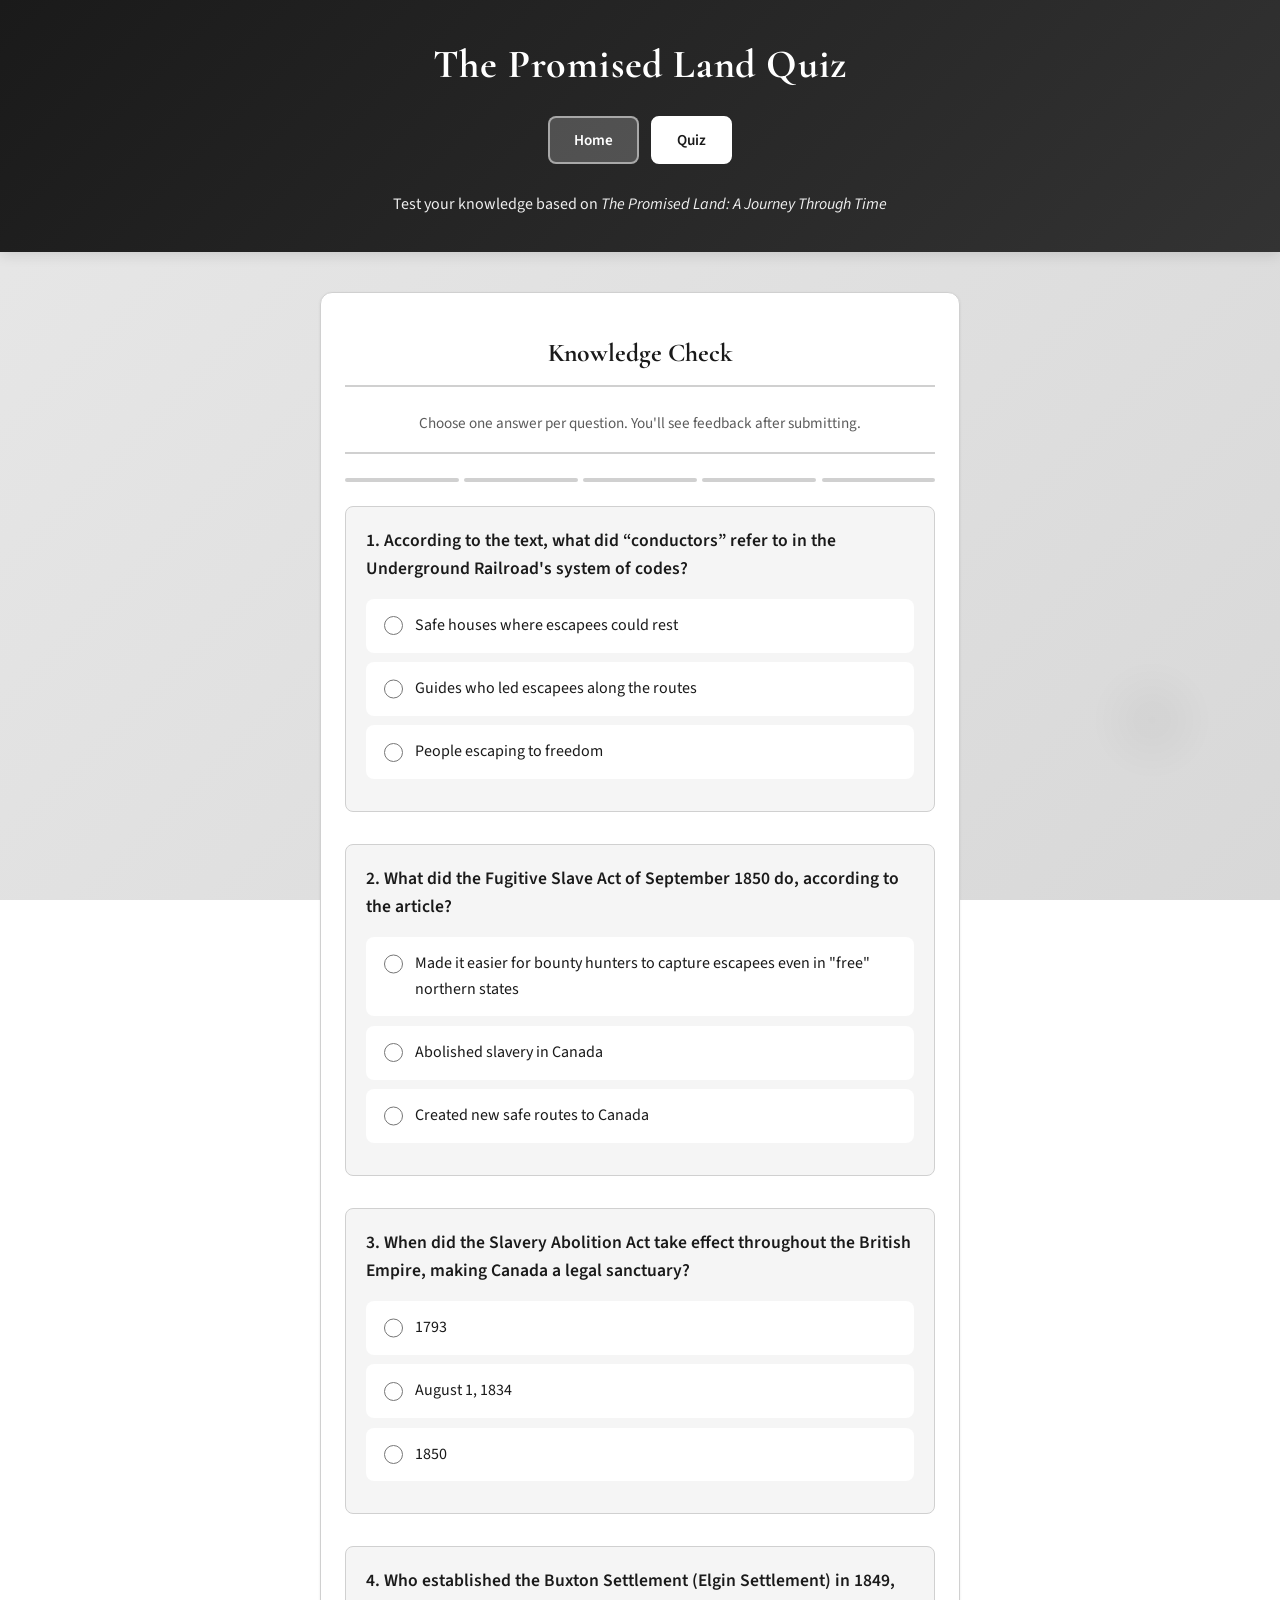
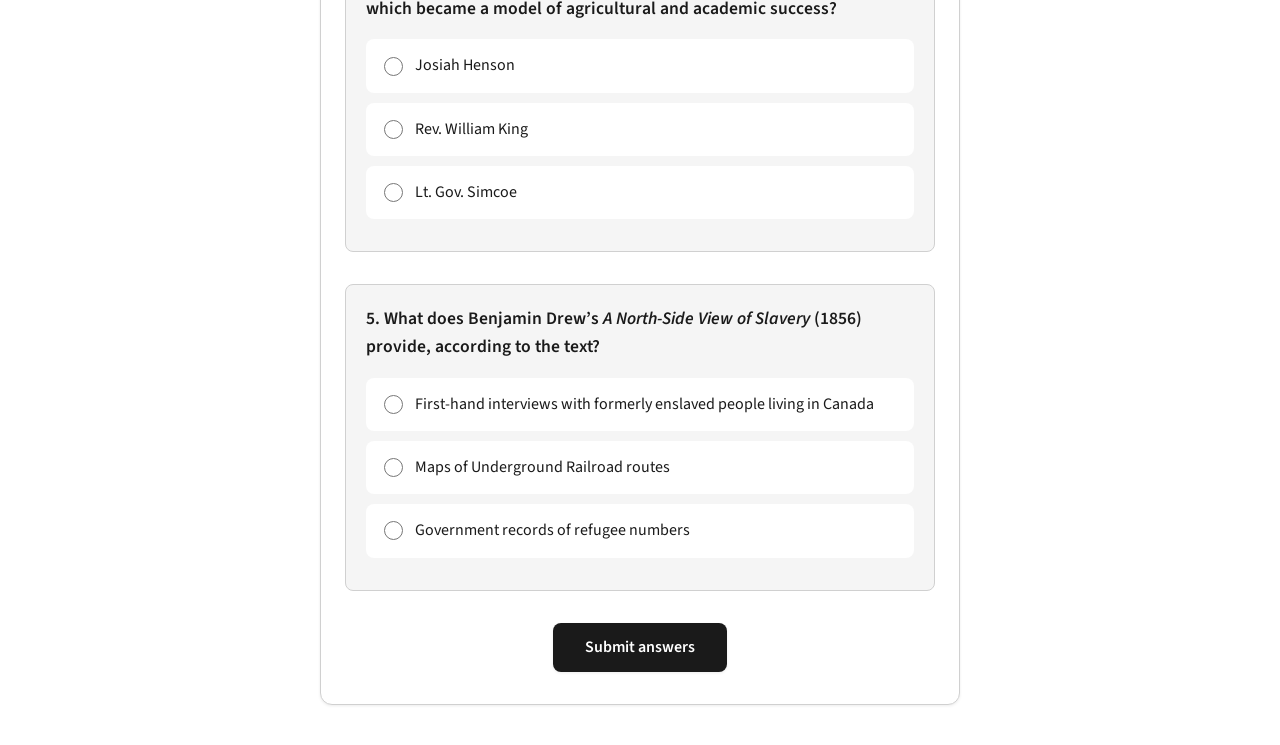
==== commit 9a48efef: "Expand Promised Land content and add image gallery Made-with: Cursor" ====
--- a/quiz.html
+++ b/quiz.html
@@ -1,167 +1,167 @@
-<!DOCTYPE html>
-<html lang="en">
-<head>
-    <meta charset="UTF-8">
-    <meta name="viewport" content="width=device-width, initial-scale=1">
-    <title>The Promised Land — Quiz</title>
-    <link rel="stylesheet" href="styles.css">
-    <link rel="icon" type="image/x-icon" href="favicon.ico">
-</head>
-<body>
-
-<header class="title-nav">
-    <h1 class="title">The Promised Land Quiz</h1>
-    <nav class="nav-links">
-        <a href="index.html">Home</a>
-        <a href="quiz.html" class="active">Quiz</a>
-    </nav>
-    <p>Test your knowledge based on <em>The Promised Land: A Journey Through Time</em></p>
-</header>
-
-<main class="quiz-container">
-    <div class="quiz-header">
-        <h2 class="sub-title">Knowledge Check</h2>
-        <p>Choose one answer per question. You'll see feedback after submitting.</p>
-    </div>
-
-    <div class="quiz-progress" id="quizProgress" aria-hidden="true">
-        <span></span><span></span><span></span><span></span><span></span>
-    </div>
-
-    <form id="quizForm" action="https://formspree.io/f/mzdaerwr" method="POST">
-        <input type="hidden" name="_subject" value="Promised Land Quiz Submission">
-        <input type="hidden" name="score" id="scoreField">
-
-        <div class="question" id="q1-container">
-            <p>1. According to the text, what did “conductors” refer to in the Underground Railroad's system of codes?</p>
-            <label><input type="radio" name="q1" value="a"><span>Safe houses where escapees could rest</span></label>
-            <label><input type="radio" name="q1" value="b"><span>Guides who led escapees along the routes</span></label>
-            <label><input type="radio" name="q1" value="c"><span>People escaping to freedom</span></label>
-            <span class="feedback" aria-live="polite"></span>
-        </div>
-
-        <div class="question" id="q2-container">
-            <p>2. What did the Fugitive Slave Act of September 1850 do, according to the article?</p>
-            <label><input type="radio" name="q2" value="a"><span>Made it easier for bounty hunters to capture escapees even in "free" northern states</span></label>
-            <label><input type="radio" name="q2" value="b"><span>Abolished slavery in Canada</span></label>
-            <label><input type="radio" name="q2" value="c"><span>Created new safe routes to Canada</span></label>
-            <span class="feedback" aria-live="polite"></span>
-        </div>
-
-        <div class="question" id="q3-container">
-            <p>3. When did the Slavery Abolition Act take effect throughout the British Empire, making Canada a legal sanctuary?</p>
-            <label><input type="radio" name="q3" value="a"><span>1793</span></label>
-            <label><input type="radio" name="q3" value="b"><span>August 1, 1834</span></label>
-            <label><input type="radio" name="q3" value="c"><span>1850</span></label>
-            <span class="feedback" aria-live="polite"></span>
-        </div>
-
-        <div class="question" id="q4-container">
-            <p>4. Who established the Buxton Settlement (Elgin Settlement) in 1849, which became a model of agricultural and academic success?</p>
-            <label><input type="radio" name="q4" value="a"><span>Josiah Henson</span></label>
-            <label><input type="radio" name="q4" value="b"><span>Rev. William King</span></label>
-            <label><input type="radio" name="q4" value="c"><span>Lt. Gov. Simcoe</span></label>
-            <span class="feedback" aria-live="polite"></span>
-        </div>
-
-        <div class="question" id="q5-container">
-            <p>5. What does Benjamin Drew’s <em>A North-Side View of Slavery</em> (1856) provide, according to the text?</p>
-            <label><input type="radio" name="q5" value="a"><span>First-hand interviews with formerly enslaved people living in Canada</span></label>
-            <label><input type="radio" name="q5" value="b"><span>Maps of Underground Railroad routes</span></label>
-            <label><input type="radio" name="q5" value="c"><span>Government records of refugee numbers</span></label>
-            <span class="feedback" aria-live="polite"></span>
-        </div>
-
-        <div class="quiz-actions">
-            <button type="submit" class="btn btn-primary">Submit answers</button>
-        </div>
-    </form>
-
-    <p id="result" role="status" aria-live="polite"></p>
-</main>
-
-<script>
-document.getElementById("quizForm").addEventListener("submit", function(event) {
-    event.preventDefault();
-
-    var answers = { q1: "b", q2: "a", q3: "b", q4: "b", q5: "a" };
-    var form = this;
-    var resultEl = document.getElementById("result");
-    var questionIds = ["q1", "q2", "q3", "q4", "q5"];
-
-    // Check if all 5 questions have a selection
-    var allAnswered = true;
-    for (var i = 0; i < questionIds.length; i++) {
-        if (!form.querySelector("input[name=\"" + questionIds[i] + "\"]:checked")) {
-            allAnswered = false;
-            break;
-        }
-    }
-
-    if (!allAnswered) {
-        // Clear any previous per-question feedback
-        for (var j = 0; j < questionIds.length; j++) {
-            var container = document.getElementById(questionIds[j] + "-container");
-            var feedback = container.querySelector(".feedback");
-            feedback.textContent = "";
-            feedback.className = "feedback";
-        }
-        window.alert("Please select an answer for all 5 questions.");
-        return;
-    }
-
-    // All answered: show correct/incorrect and score
-    resultEl.className = "";
-    var score = 0;
-
-    for (var question in answers) {
-        var selected = form.querySelector("input[name=\"" + question + "\"]:checked");
-        var container = document.getElementById(question + "-container");
-        var feedback = container.querySelector(".feedback");
-
-        if (selected.value === answers[question]) {
-            score++;
-            feedback.textContent = "Correct";
-            feedback.className = "feedback correct";
-        } else {
-            feedback.textContent = "Incorrect";
-            feedback.className = "feedback incorrect";
-        }
-    }
-
-    resultEl.textContent = "You scored " + score + " out of 5.";
-    resultEl.style.display = "block";
-
-    document.getElementById("scoreField").value = score + " / 5";
-
-    var dots = document.querySelectorAll("#quizProgress span");
-    for (var i = 0; i < dots.length; i++) dots[i].classList.add("done");
-
-    window.alert("You got " + score + " out of 5 questions correct.");
-
-    // Submit to Formspree using fetch to avoid page redirect
-    setTimeout(function() {
-        var formData = new FormData(form);
-        fetch(form.action, {
-            method: form.method,
-            body: formData,
-            headers: {
-                'Accept': 'application/json'
-            }
-        })
-        .then(function(response) {
-            if (response.ok) {
-                console.log("Form submitted successfully to Formspree");
-            } else {
-                console.log("Form submission had an error");
-            }
-        })
-        .catch(function(error) {
-            console.log("Error submitting form:", error);
-        });
-    }, 2000);
-});
-</script>
-
-</body>
-</html>
+<!DOCTYPE html>
+<html lang="en">
+<head>
+    <meta charset="UTF-8">
+    <meta name="viewport" content="width=device-width, initial-scale=1">
+    <title>The Promised Land — Quiz</title>
+    <link rel="stylesheet" href="styles.css">
+    <link rel="icon" type="image/x-icon" href="favicon.ico">
+</head>
+<body>
+
+<header class="title-nav">
+    <h1 class="title">The Promised Land Quiz</h1>
+    <nav class="nav-links">
+        <a href="index.html">Home</a>
+        <a href="quiz.html" class="active">Quiz</a>
+    </nav>
+    <p>Test your knowledge based on <em>The Promised Land: A Journey Through Time</em></p>
+</header>
+
+<main class="quiz-container">
+    <div class="quiz-header">
+        <h2 class="sub-title">Knowledge Check</h2>
+        <p>Choose one answer per question. You'll see feedback after submitting.</p>
+    </div>
+
+    <div class="quiz-progress" id="quizProgress" aria-hidden="true">
+        <span></span><span></span><span></span><span></span><span></span>
+    </div>
+
+    <form id="quizForm" action="https://formspree.io/f/mzdaerwr" method="POST">
+        <input type="hidden" name="_subject" value="Promised Land Quiz Submission">
+        <input type="hidden" name="score" id="scoreField">
+
+        <div class="question" id="q1-container">
+            <p>1. According to the text, what did “conductors” refer to in the Underground Railroad's system of codes?</p>
+            <label><input type="radio" name="q1" value="a"><span>Safe houses where escapees could rest</span></label>
+            <label><input type="radio" name="q1" value="b"><span>Guides who led escapees along the routes</span></label>
+            <label><input type="radio" name="q1" value="c"><span>People escaping to freedom</span></label>
+            <span class="feedback" aria-live="polite"></span>
+        </div>
+
+        <div class="question" id="q2-container">
+            <p>2. What did the Fugitive Slave Act of September 1850 do, according to the article?</p>
+            <label><input type="radio" name="q2" value="a"><span>Made it easier for bounty hunters to capture escapees even in "free" northern states</span></label>
+            <label><input type="radio" name="q2" value="b"><span>Abolished slavery in Canada</span></label>
+            <label><input type="radio" name="q2" value="c"><span>Created new safe routes to Canada</span></label>
+            <span class="feedback" aria-live="polite"></span>
+        </div>
+
+        <div class="question" id="q3-container">
+            <p>3. When did the Slavery Abolition Act take effect throughout the British Empire, making Canada a legal sanctuary?</p>
+            <label><input type="radio" name="q3" value="a"><span>1793</span></label>
+            <label><input type="radio" name="q3" value="b"><span>August 1, 1834</span></label>
+            <label><input type="radio" name="q3" value="c"><span>1850</span></label>
+            <span class="feedback" aria-live="polite"></span>
+        </div>
+
+        <div class="question" id="q4-container">
+            <p>4. Who established the Buxton Settlement (Elgin Settlement) in 1849, which became a model of agricultural and academic success?</p>
+            <label><input type="radio" name="q4" value="a"><span>Josiah Henson</span></label>
+            <label><input type="radio" name="q4" value="b"><span>Rev. William King</span></label>
+            <label><input type="radio" name="q4" value="c"><span>Lt. Gov. Simcoe</span></label>
+            <span class="feedback" aria-live="polite"></span>
+        </div>
+
+        <div class="question" id="q5-container">
+            <p>5. What does Benjamin Drew’s <em>A North-Side View of Slavery</em> (1856) provide, according to the text?</p>
+            <label><input type="radio" name="q5" value="a"><span>First-hand interviews with formerly enslaved people living in Canada</span></label>
+            <label><input type="radio" name="q5" value="b"><span>Maps of Underground Railroad routes</span></label>
+            <label><input type="radio" name="q5" value="c"><span>Government records of refugee numbers</span></label>
+            <span class="feedback" aria-live="polite"></span>
+        </div>
+
+        <div class="quiz-actions">
+            <button type="submit" class="btn btn-primary">Submit answers</button>
+        </div>
+    </form>
+
+    <p id="result" role="status" aria-live="polite"></p>
+</main>
+
+<script>
+document.getElementById("quizForm").addEventListener("submit", function(event) {
+    event.preventDefault();
+
+    var answers = { q1: "b", q2: "a", q3: "b", q4: "b", q5: "a" };
+    var form = this;
+    var resultEl = document.getElementById("result");
+    var questionIds = ["q1", "q2", "q3", "q4", "q5"];
+
+    // Check if all 5 questions have a selection
+    var allAnswered = true;
+    for (var i = 0; i < questionIds.length; i++) {
+        if (!form.querySelector("input[name=\"" + questionIds[i] + "\"]:checked")) {
+            allAnswered = false;
+            break;
+        }
+    }
+
+    if (!allAnswered) {
+        // Clear any previous per-question feedback
+        for (var j = 0; j < questionIds.length; j++) {
+            var container = document.getElementById(questionIds[j] + "-container");
+            var feedback = container.querySelector(".feedback");
+            feedback.textContent = "";
+            feedback.className = "feedback";
+        }
+        window.alert("Please select an answer for all 5 questions.");
+        return;
+    }
+
+    // All answered: show correct/incorrect and score
+    resultEl.className = "";
+    var score = 0;
+
+    for (var question in answers) {
+        var selected = form.querySelector("input[name=\"" + question + "\"]:checked");
+        var container = document.getElementById(question + "-container");
+        var feedback = container.querySelector(".feedback");
+
+        if (selected.value === answers[question]) {
+            score++;
+            feedback.textContent = "Correct";
+            feedback.className = "feedback correct";
+        } else {
+            feedback.textContent = "Incorrect";
+            feedback.className = "feedback incorrect";
+        }
+    }
+
+    resultEl.textContent = "You scored " + score + " out of 5.";
+    resultEl.style.display = "block";
+
+    document.getElementById("scoreField").value = score + " / 5";
+
+    var dots = document.querySelectorAll("#quizProgress span");
+    for (var i = 0; i < dots.length; i++) dots[i].classList.add("done");
+
+    window.alert("You got " + score + " out of 5 questions correct.");
+
+    // Submit to Formspree using fetch to avoid page redirect
+    setTimeout(function() {
+        var formData = new FormData(form);
+        fetch(form.action, {
+            method: form.method,
+            body: formData,
+            headers: {
+                'Accept': 'application/json'
+            }
+        })
+        .then(function(response) {
+            if (response.ok) {
+                console.log("Form submitted successfully to Formspree");
+            } else {
+                console.log("Form submission had an error");
+            }
+        })
+        .catch(function(error) {
+            console.log("Error submitting form:", error);
+        });
+    }, 2000);
+});
+</script>
+
+</body>
+</html>
--- a/styles.css
+++ b/styles.css
@@ -1,544 +1,675 @@
-/* ===== Promised Land — Design system ===== */
-@import url('https://fonts.googleapis.com/css2?family=Cormorant+Garamond:ital,wght@0,400;0,600;0,700;1,400&family=Source+Sans+3:ital,wght@0,400;0,600;0,700;1,400&display=swap');
-
-:root {
-    --color-bg: #E8E8E8;
-    --color-surface: #FFFFFF;
-    --color-surface-soft: #F5F5F5;
-    --color-primary: #1A1A1A;
-    --color-primary-light: #333333;
-    --color-accent: #4A4A4A;
-    --color-accent-soft: #6B6B6B;
-    --color-text: #1A1A1A;
-    --color-text-muted: #5C5C5C;
-    --color-border: #D0D0D0;
-    --color-success: #1A1A1A;
-    --color-error: #6B6B6B;
-    --font-heading: 'Cormorant Garamond', Georgia, serif;
-    --font-body: 'Source Sans 3', -apple-system, sans-serif;
-    --shadow-sm: 0 1px 3px rgba(0, 0, 0, 0.08);
-    --shadow-md: 0 4px 12px rgba(0, 0, 0, 0.1);
-    --shadow-lg: 0 8px 24px rgba(0, 0, 0, 0.12);
-    --radius: 12px;
-    --radius-sm: 8px;
-}
-
-* {
-    margin: 0;
-    padding: 0;
-    box-sizing: border-box;
-}
-
-html {
-    background-color: var(--color-bg);
-    scroll-behavior: smooth;
-}
-
-body {
-    color: var(--color-text);
-    font-family: var(--font-body);
-    font-size: 17px;
-    line-height: 1.6;
-}
-
-/* ===== Typography ===== */
-h1, h2, h3, h4, h5, h6 {
-    font-family: var(--font-heading);
-    color: var(--color-text);
-    font-weight: 600;
-}
-
-p {
-    font-size: 1.05rem;
-    padding: 0.5rem 0;
-    color: var(--color-text);
-}
-
-a {
-    color: var(--color-primary);
-    text-decoration: none;
-    font-weight: 600;
-    border-bottom: 1px solid transparent;
-    transition: color 0.2s, border-color 0.2s;
-}
-
-a:hover {
-    color: var(--color-primary-light);
-    border-bottom-color: var(--color-primary-light);
-}
-
-a:focus-visible {
-    outline: 2px solid #4A4A4A;
-    outline-offset: 2px;
-}
-
-/* ===== Header / Nav ===== */
-.title-nav {
-    background: linear-gradient(135deg, #1A1A1A 0%, #333333 100%);
-    margin: 0;
-    padding: 2rem 1.5rem 2.25rem;
-    text-align: center;
-    color: #FFF;
-    box-shadow: var(--shadow-md);
-}
-
-.title-nav .title {
-    font-size: 2.5rem;
-    font-weight: 700;
-    color: #FFF;
-    margin: 0 0 0.5rem;
-    letter-spacing: 0.02em;
-}
-
-.title-nav p {
-    color: rgba(255, 255, 255, 0.92);
-    font-size: 1rem;
-    max-width: 42rem;
-    margin: 0 auto;
-    padding: 0;
-    line-height: 1.5;
-}
-
-.nav-links {
-    display: flex;
-    justify-content: center;
-    gap: 0.75rem;
-    margin-top: 1.25rem;
-    margin-bottom: 1.75rem;
-    flex-wrap: wrap;
-}
-
-.nav-links a {
-    display: inline-block;
-    padding: 0.6rem 1.5rem;
-    background: rgba(255, 255, 255, 0.2);
-    color: #FFF;
-    border: 2px solid rgba(255, 255, 255, 0.5);
-    border-radius: var(--radius-sm);
-    font-family: var(--font-body);
-    font-weight: 600;
-    font-size: 0.95rem;
-    transition: background 0.2s, border-color 0.2s, color 0.2s;
-}
-
-.nav-links a:hover {
-    background: #FFF;
-    color: #1A1A1A;
-    border-color: #FFF;
-}
-
-.nav-links a.active {
-    background: #FFF;
-    color: #1A1A1A;
-    border-color: #FFF;
-}
-
-/* ===== Main content containers ===== */
-.container {
-    max-width: 720px;
-    margin: 0 auto 2.5rem;
-    padding: 2rem 1.5rem;
-    background: var(--color-surface);
-    border-radius: var(--radius);
-    box-shadow: var(--shadow-sm);
-    border: 1px solid var(--color-border);
-    text-align: left;
-}
-
-/* Extra space between navbar and first content section */
-.title-nav + .container {
-    margin-top: 2.5rem;
-}
-
-.sub-title {
-    font-size: 1.6rem;
-    text-align: center;
-    margin: 0 0 1.25rem;
-    padding: 0 0 0.75rem;
-    font-weight: 700;
-    color: var(--color-text);
-    border-bottom: 2px solid var(--color-border);
-}
-
-.container ul {
-    margin: 0.75rem 0 1rem 1.5rem;
-}
-
-.container li {
-    margin-bottom: 0.5rem;
-    color: var(--color-text);
-}
-
-.container ol {
-    margin: 0.75rem 0 1rem 0;
-    padding-left: 1.5rem;
-}
-
-.container ol li {
-    margin-bottom: 0.75rem;
-}
-
-/* ===== Quiz page ===== */
-.quiz-container {
-    max-width: 640px;
-    margin: 0 auto 2.5rem;
-    padding: 2rem 1.5rem;
-    background: var(--color-surface);
-    border-radius: var(--radius);
-    box-shadow: var(--shadow-sm);
-    border: 1px solid var(--color-border);
-    text-align: left;
-}
-
-/* Space between navbar and quiz content (same as home page) */
-.title-nav + .quiz-container {
-    margin-top: 2.5rem;
-}
-
-.quiz-header {
-    text-align: center;
-    margin-top: 0.5rem;
-    margin-bottom: 1.5rem;
-    padding-bottom: 1rem;
-    border-bottom: 2px solid var(--color-border);
-}
-
-.quiz-header p {
-    color: var(--color-text-muted);
-    font-size: 0.95rem;
-    padding: 0.25rem 0 0;
-}
-
-.quiz-progress {
-    display: flex;
-    gap: 0.35rem;
-    margin-bottom: 1.5rem;
-    flex-wrap: wrap;
-}
-
-.quiz-progress span {
-    width: 100%;
-    height: 4px;
-    background: var(--color-border);
-    border-radius: 2px;
-    flex: 1;
-    min-width: 20px;
-}
-
-.quiz-progress span.done {
-    background: var(--color-success);
-}
-
-.question {
-    margin-bottom: 2rem;
-    padding: 1.25rem;
-    background: var(--color-surface-soft);
-    border-radius: var(--radius-sm);
-    border: 1px solid var(--color-border);
-}
-
-.question p {
-    font-size: 1.1rem;
-    margin-bottom: 1rem;
-    color: var(--color-text);
-    font-weight: 600;
-    padding: 0;
-}
-
-.question label {
-    display: flex;
-    align-items: flex-start;
-    gap: 0.75rem;
-    margin-bottom: 0.6rem;
-    font-size: 1rem;
-    cursor: pointer;
-    padding: 0.75rem 1rem;
-    border-radius: var(--radius-sm);
-    border: 2px solid transparent;
-    background: var(--color-surface);
-    transition: border-color 0.2s, background 0.2s;
-}
-
-.question label:hover {
-    border-color: var(--color-border);
-    background: var(--color-surface-soft);
-}
-
-.question input[type="radio"] {
-    margin: 0.2rem 0 0;
-    width: 1.2rem;
-    height: 1.2rem;
-    accent-color: var(--color-primary);
-    flex-shrink: 0;
-}
-
-.question input[type="radio"]:checked + span {
-    font-weight: 600;
-}
-
-.question label:has(input:checked) {
-    border-color: var(--color-primary);
-    background: rgba(0, 0, 0, 0.04);
-}
-
-.question .feedback {
-    display: block;
-    margin-top: 0.75rem;
-    font-size: 0.95rem;
-    font-weight: 600;
-}
-
-.question .feedback.correct {
-    color: var(--color-success);
-}
-
-.question .feedback.incorrect {
-    color: var(--color-error);
-}
-
-.quiz-actions {
-    margin-top: 1.5rem;
-    text-align: center;
-}
-
-.btn {
-    display: inline-block;
-    padding: 0.85rem 2rem;
-    font-family: var(--font-body);
-    font-size: 1rem;
-    font-weight: 600;
-    cursor: pointer;
-    border: none;
-    border-radius: var(--radius-sm);
-    transition: transform 0.15s, box-shadow 0.15s;
-}
-
-.btn-primary {
-    background: var(--color-primary);
-    color: #FFF;
-    box-shadow: var(--shadow-sm);
-}
-
-.btn-primary:hover {
-    background: var(--color-primary-light);
-    transform: translateY(-1px);
-    box-shadow: var(--shadow-md);
-}
-
-.btn-primary:focus-visible {
-    outline: 2px solid #4A4A4A;
-    outline-offset: 2px;
-}
-
-#result {
-    display: none;
-    margin-top: 1.5rem;
-    padding: 1.25rem;
-    text-align: center;
-    font-size: 1.25rem;
-    font-family: var(--font-heading);
-    font-weight: 600;
-    color: var(--color-text);
-    background: var(--color-surface-soft);
-    border-radius: var(--radius-sm);
-    border: 1px solid var(--color-border);
-}
-
-#result.quiz-incomplete-message {
-    color: var(--color-text-muted);
-    font-size: 1rem;
-    font-family: var(--font-body);
-}
-
-/* ===== Timeline ===== */
-.timeline-wrapper {
-    max-width: 880px;
-}
-
-.timeline-wrapper .sub-title {
-    text-align: center;
-}
-
-.timeline {
-    position: relative;
-    margin: 2rem auto 1rem;
-    padding: 0 1rem;
-}
-
-.timeline-line {
-    position: absolute;
-    left: 50%;
-    top: 0;
-    bottom: 0;
-    width: 3px;
-    background: linear-gradient(to bottom, #4A4A4A, #6B6B6B, #4A4A4A);
-    transform: translateX(-50%);
-    border-radius: 2px;
-}
-
-.timeline-item {
-    position: relative;
-    margin-bottom: 2.5rem;
-    display: flex;
-    align-items: flex-start;
-    justify-content: flex-end;
-}
-
-.timeline-item:last-child {
-    margin-bottom: 0;
-}
-
-.timeline-item-left {
-    justify-content: flex-start;
-}
-
-.timeline-item-left .timeline-content {
-    margin-right: 2.5rem;
-    text-align: right;
-}
-
-.timeline-item-left .timeline-dot {
-    left: 50%;
-    right: auto;
-    transform: translate(-50%, 6px);
-}
-
-.timeline-item-right {
-    justify-content: flex-end;
-}
-
-.timeline-item-right .timeline-content {
-    margin-left: 2.5rem;
-    text-align: left;
-    order: 2;
-}
-
-.timeline-item-right .timeline-dot {
-    left: 50%;
-    right: auto;
-    transform: translate(-50%, 6px);
-    order: 1;
-}
-
-.timeline-item-right {
-    flex-direction: row;
-}
-
-.timeline-content {
-    width: calc(50% - 2.5rem);
-    min-width: 220px;
-    padding: 1.35rem 1.5rem;
-    background: var(--color-surface-soft);
-    border-radius: var(--radius-sm);
-    border: 1px solid var(--color-border);
-    box-shadow: var(--shadow-sm);
-}
-
-.timeline-item-left .timeline-content {
-    border-right: 3px solid #4A4A4A;
-}
-
-.timeline-item-right .timeline-content {
-    border-left: 3px solid #1A1A1A;
-}
-
-.timeline-dot {
-    position: absolute;
-    width: 16px;
-    height: 16px;
-    background: #1A1A1A;
-    border: 3px solid var(--color-surface);
-    border-radius: 50%;
-    flex-shrink: 0;
-    z-index: 2;
-    box-shadow: 0 0 0 2px #4A4A4A;
-}
-
-.timeline-year {
-    display: inline-block;
-    font-size: 0.8rem;
-    font-weight: 700;
-    color: var(--color-text-muted);
-    margin-bottom: 0.35rem;
-    letter-spacing: 0.04em;
-    text-transform: uppercase;
-}
-
-.timeline-event {
-    font-size: 1.1rem;
-    font-family: var(--font-heading);
-    color: var(--color-text);
-    margin: 0.35rem 0 0.5rem;
-    font-weight: 700;
-}
-
-.timeline-significance {
-    font-size: 0.95rem;
-    color: var(--color-text-muted);
-    line-height: 1.5;
-    margin: 0;
-    padding: 0;
-}
-
-@media (max-width: 768px) {
-    .title-nav .title {
-        font-size: 1.9rem;
-    }
-
-    .container,
-    .quiz-container {
-        margin-left: 0.75rem;
-        margin-right: 0.75rem;
-        padding: 1.5rem 1rem;
-    }
-
-    .timeline-line {
-        left: 1.25rem;
-    }
-
-    .timeline-item,
-    .timeline-item-left,
-    .timeline-item-right {
-        justify-content: flex-start;
-        flex-direction: row;
-        padding-left: 2.5rem;
-    }
-
-    .timeline-item .timeline-dot {
-        left: 1.25rem;
-        transform: translate(-50%, 6px);
-    }
-
-    .timeline-content {
-        width: 100%;
-        min-width: 0;
-        margin-left: 0 !important;
-        margin-right: 0 !important;
-        text-align: left !important;
-        border-left: 3px solid #1A1A1A !important;
-        border-right: none !important;
-    }
-}
-
-/* ===== Footer ===== */
-footer.container {
-    text-align: center;
-    padding: 1.5rem 1.5rem;
-    margin-bottom: 2rem;
-}
-
-footer p {
-    font-size: 0.9rem;
-    color: var(--color-text-muted);
-    padding: 0;
-}
-
-/* ===== Utility ===== */
-strong {
-    color: var(--color-text);
-    font-weight: 700;
-}
-
-em {
-    font-style: italic;
-}
+/* ===== Promised Land — Design system ===== */
+@import url('https://fonts.googleapis.com/css2?family=Cormorant+Garamond:ital,wght@0,400;0,600;0,700;1,400&family=Source+Sans+3:ital,wght@0,400;0,600;0,700;1,400&display=swap');
+
+/* ===== Animated background ===== */
+@keyframes bg-shift {
+    0%, 100% { background-position: 0% 50%; }
+    50% { background-position: 100% 50%; }
+}
+
+@keyframes float {
+    0%, 100% { transform: translate(0, 0) scale(1); opacity: 0.03; }
+    33% { transform: translate(30px, -20px) scale(1.05); opacity: 0.05; }
+    66% { transform: translate(-20px, 20px) scale(0.95); opacity: 0.04; }
+}
+
+@keyframes fade-in-up {
+    from { opacity: 0; transform: translateY(20px); }
+    to { opacity: 1; transform: translateY(0); }
+}
+
+:root {
+    --color-bg: #E8E8E8;
+    --color-surface: #FFFFFF;
+    --color-surface-soft: #F5F5F5;
+    --color-primary: #1A1A1A;
+    --color-primary-light: #333333;
+    --color-accent: #4A4A4A;
+    --color-accent-soft: #6B6B6B;
+    --color-text: #1A1A1A;
+    --color-text-muted: #5C5C5C;
+    --color-border: #D0D0D0;
+    --color-success: #1A1A1A;
+    --color-error: #6B6B6B;
+    --font-heading: 'Cormorant Garamond', Georgia, serif;
+    --font-body: 'Source Sans 3', -apple-system, sans-serif;
+    --shadow-sm: 0 1px 3px rgba(0, 0, 0, 0.08);
+    --shadow-md: 0 4px 12px rgba(0, 0, 0, 0.1);
+    --shadow-lg: 0 8px 24px rgba(0, 0, 0, 0.12);
+    --radius: 12px;
+    --radius-sm: 8px;
+}
+
+* {
+    margin: 0;
+    padding: 0;
+    box-sizing: border-box;
+}
+
+html {
+    scroll-behavior: smooth;
+    min-height: 100%;
+}
+
+body {
+    position: relative;
+    color: var(--color-text);
+    font-family: var(--font-body);
+    font-size: 17px;
+    line-height: 1.6;
+    min-height: 100vh;
+    overflow-x: hidden;
+}
+
+/* Animated gradient background */
+body::before {
+    content: "";
+    position: fixed;
+    inset: 0;
+    z-index: -2;
+    background: linear-gradient(
+        135deg,
+        #E8E8E8 0%,
+        #D8D8D8 25%,
+        #E5E5E5 50%,
+        #D0D0D0 75%,
+        #E8E8E8 100%
+    );
+    background-size: 400% 400%;
+    animation: bg-shift 15s ease infinite;
+}
+
+/* Floating shapes overlay */
+body::after {
+    content: "";
+    position: fixed;
+    inset: 0;
+    z-index: -1;
+    background-image:
+        radial-gradient(ellipse 80px 80px at 10% 20%, rgba(0,0,0,0.04) 0%, transparent 50%),
+        radial-gradient(ellipse 120px 120px at 90% 80%, rgba(0,0,0,0.03) 0%, transparent 50%),
+        radial-gradient(ellipse 100px 100px at 50% 50%, rgba(0,0,0,0.02) 0%, transparent 60%);
+    background-size: 100% 100%;
+    animation: float 20s ease-in-out infinite;
+    pointer-events: none;
+}
+
+/* ===== Typography ===== */
+h1, h2, h3, h4, h5, h6 {
+    font-family: var(--font-heading);
+    color: var(--color-text);
+    font-weight: 600;
+}
+
+p {
+    font-size: 1.05rem;
+    padding: 0.5rem 0;
+    color: var(--color-text);
+}
+
+a {
+    color: var(--color-primary);
+    text-decoration: none;
+    font-weight: 600;
+    border-bottom: 1px solid transparent;
+    transition: color 0.2s, border-color 0.2s;
+}
+
+a:hover {
+    color: var(--color-primary-light);
+    border-bottom-color: var(--color-primary-light);
+}
+
+a:focus-visible {
+    outline: 2px solid #4A4A4A;
+    outline-offset: 2px;
+}
+
+/* ===== Header / Nav ===== */
+.title-nav {
+    background: linear-gradient(135deg, #1A1A1A 0%, #333333 100%);
+    margin: 0;
+    padding: 2rem 1.5rem 2.25rem;
+    text-align: center;
+    color: #FFF;
+    box-shadow: var(--shadow-md);
+    transition: box-shadow 0.4s ease, padding 0.3s ease;
+}
+
+.title-nav:hover {
+    box-shadow: var(--shadow-lg);
+}
+
+.title-nav .title {
+    font-size: 2.5rem;
+    font-weight: 700;
+    color: #FFF;
+    margin: 0 0 0.5rem;
+    letter-spacing: 0.02em;
+    transition: letter-spacing 0.3s ease, transform 0.3s ease;
+}
+
+.title-nav:hover .title {
+    letter-spacing: 0.03em;
+}
+
+.title-nav p {
+    color: rgba(255, 255, 255, 0.92);
+    font-size: 1rem;
+    max-width: 42rem;
+    margin: 0 auto;
+    padding: 0;
+    line-height: 1.5;
+}
+
+.nav-links {
+    display: flex;
+    justify-content: center;
+    gap: 0.75rem;
+    margin-top: 1.25rem;
+    margin-bottom: 1.75rem;
+    flex-wrap: wrap;
+}
+
+.nav-links a {
+    display: inline-block;
+    padding: 0.6rem 1.5rem;
+    background: rgba(255, 255, 255, 0.2);
+    color: #FFF;
+    border: 2px solid rgba(255, 255, 255, 0.5);
+    border-radius: var(--radius-sm);
+    font-family: var(--font-body);
+    font-weight: 600;
+    font-size: 0.95rem;
+    transition: background 0.3s ease, border-color 0.3s ease, color 0.3s ease, transform 0.2s ease;
+}
+
+.nav-links a:hover {
+    transform: translateY(-2px);
+}
+
+.nav-links a:hover:not(.active) {
+    background: #FFF;
+    color: #1A1A1A;
+    border-color: #FFF;
+}
+
+.nav-links a.active {
+    background: #FFF;
+    color: #1A1A1A;
+    border-color: #FFF;
+}
+
+/* ===== Main content containers ===== */
+.container {
+    max-width: 720px;
+    margin: 0 auto 2.5rem;
+    padding: 2rem 1.5rem;
+    background: var(--color-surface);
+    border-radius: var(--radius);
+    box-shadow: var(--shadow-sm);
+    border: 1px solid var(--color-border);
+    text-align: left;
+    transition: box-shadow 0.4s ease, transform 0.4s ease, border-color 0.3s ease;
+    animation: fade-in-up 0.6s ease-out backwards;
+}
+
+.container:nth-child(2) { animation-delay: 0.1s; }
+.container:nth-child(3) { animation-delay: 0.2s; }
+.container:nth-child(4) { animation-delay: 0.3s; }
+.container:nth-child(5) { animation-delay: 0.4s; }
+.container:nth-child(6) { animation-delay: 0.5s; }
+.container:nth-child(7) { animation-delay: 0.6s; }
+.container:nth-child(8) { animation-delay: 0.7s; }
+.container:nth-child(9) { animation-delay: 0.8s; }
+.container:nth-child(10) { animation-delay: 0.9s; }
+.container:nth-child(n+11) { animation-delay: 1s; }
+
+.container:hover {
+    box-shadow: var(--shadow-md);
+    transform: translateY(-2px);
+}
+
+/* Extra space between navbar and first content section */
+.title-nav + .container {
+    margin-top: 2.5rem;
+}
+
+.sub-title {
+    font-size: 1.6rem;
+    text-align: center;
+    margin: 0 0 1.25rem;
+    padding: 0 0 0.75rem;
+    font-weight: 700;
+    color: var(--color-text);
+    border-bottom: 2px solid var(--color-border);
+    transition: color 0.3s ease, border-color 0.3s ease;
+}
+
+.container ul {
+    margin: 0.75rem 0 1rem 1.5rem;
+}
+
+.container li {
+    margin-bottom: 0.5rem;
+    color: var(--color-text);
+}
+
+.container ol {
+    margin: 0.75rem 0 1rem 0;
+    padding-left: 1.5rem;
+}
+
+.container ol li {
+    margin-bottom: 0.75rem;
+}
+
+/* ===== Quiz page ===== */
+.quiz-container {
+    max-width: 640px;
+    margin: 0 auto 2.5rem;
+    padding: 2rem 1.5rem;
+    background: var(--color-surface);
+    border-radius: var(--radius);
+    box-shadow: var(--shadow-sm);
+    border: 1px solid var(--color-border);
+    text-align: left;
+    transition: box-shadow 0.4s ease, transform 0.4s ease, border-color 0.3s ease;
+    animation: fade-in-up 0.6s ease-out backwards;
+}
+
+.quiz-container:hover {
+    box-shadow: var(--shadow-md);
+    transform: translateY(-2px);
+}
+
+/* Space between navbar and quiz content (same as home page) */
+.title-nav + .quiz-container {
+    margin-top: 2.5rem;
+}
+
+.quiz-header {
+    text-align: center;
+    margin-top: 0.5rem;
+    margin-bottom: 1.5rem;
+    padding-bottom: 1rem;
+    border-bottom: 2px solid var(--color-border);
+}
+
+.quiz-header p {
+    color: var(--color-text-muted);
+    font-size: 0.95rem;
+    padding: 0.25rem 0 0;
+}
+
+.quiz-progress {
+    display: flex;
+    gap: 0.35rem;
+    margin-bottom: 1.5rem;
+    flex-wrap: wrap;
+}
+
+.quiz-progress span {
+    width: 100%;
+    height: 4px;
+    background: var(--color-border);
+    border-radius: 2px;
+    flex: 1;
+    min-width: 20px;
+    transition: background 0.5s ease;
+}
+
+.quiz-progress span.done {
+    background: var(--color-success);
+}
+
+.question {
+    margin-bottom: 2rem;
+    padding: 1.25rem;
+    background: var(--color-surface-soft);
+    border-radius: var(--radius-sm);
+    border: 1px solid var(--color-border);
+    transition: border-color 0.3s ease, background 0.3s ease, transform 0.2s ease;
+}
+
+.question:hover {
+    border-color: #B0B0B0;
+}
+
+.question p {
+    font-size: 1.1rem;
+    margin-bottom: 1rem;
+    color: var(--color-text);
+    font-weight: 600;
+    padding: 0;
+}
+
+.question label {
+    display: flex;
+    align-items: flex-start;
+    gap: 0.75rem;
+    margin-bottom: 0.6rem;
+    font-size: 1rem;
+    cursor: pointer;
+    padding: 0.75rem 1rem;
+    border-radius: var(--radius-sm);
+    border: 2px solid transparent;
+    background: var(--color-surface);
+    transition: border-color 0.3s ease, background 0.3s ease, transform 0.2s ease;
+}
+
+.question label:hover {
+    transform: translateX(4px);
+    border-color: var(--color-border);
+    background: var(--color-surface-soft);
+}
+
+.question input[type="radio"] {
+    margin: 0.2rem 0 0;
+    width: 1.2rem;
+    height: 1.2rem;
+    accent-color: var(--color-primary);
+    flex-shrink: 0;
+}
+
+.question input[type="radio"]:checked + span {
+    font-weight: 600;
+}
+
+.question label:has(input:checked) {
+    border-color: var(--color-primary);
+    background: rgba(0, 0, 0, 0.04);
+}
+
+.question .feedback {
+    display: block;
+    margin-top: 0.75rem;
+    font-size: 0.95rem;
+    font-weight: 600;
+    transition: opacity 0.4s ease, color 0.3s ease;
+}
+
+.question .feedback.correct {
+    color: var(--color-success);
+}
+
+.question .feedback.incorrect {
+    color: var(--color-error);
+}
+
+.quiz-actions {
+    margin-top: 1.5rem;
+    text-align: center;
+}
+
+.btn {
+    display: inline-block;
+    padding: 0.85rem 2rem;
+    font-family: var(--font-body);
+    font-size: 1rem;
+    font-weight: 600;
+    cursor: pointer;
+    border: none;
+    border-radius: var(--radius-sm);
+    transition: transform 0.15s, box-shadow 0.15s;
+}
+
+.btn-primary {
+    background: var(--color-primary);
+    color: #FFF;
+    box-shadow: var(--shadow-sm);
+}
+
+.btn-primary:hover {
+    background: var(--color-primary-light);
+    transform: translateY(-1px);
+    box-shadow: var(--shadow-md);
+}
+
+.btn-primary:focus-visible {
+    outline: 2px solid #4A4A4A;
+    outline-offset: 2px;
+}
+
+#result {
+    display: none;
+    margin-top: 1.5rem;
+    padding: 1.25rem;
+    text-align: center;
+    font-size: 1.25rem;
+    font-family: var(--font-heading);
+    font-weight: 600;
+    color: var(--color-text);
+    background: var(--color-surface-soft);
+    border-radius: var(--radius-sm);
+    border: 1px solid var(--color-border);
+    transition: opacity 0.4s ease, transform 0.3s ease;
+    animation: fade-in-up 0.5s ease-out;
+}
+
+#result.quiz-incomplete-message {
+    color: var(--color-text-muted);
+    font-size: 1rem;
+    font-family: var(--font-body);
+}
+
+/* ===== Timeline ===== */
+.timeline-wrapper {
+    max-width: 880px;
+}
+
+.timeline-wrapper .sub-title {
+    text-align: center;
+}
+
+.timeline {
+    position: relative;
+    margin: 2rem auto 1rem;
+    padding: 0 1rem;
+}
+
+.timeline-line {
+    position: absolute;
+    left: 50%;
+    top: 0;
+    bottom: 0;
+    width: 3px;
+    background: linear-gradient(to bottom, #4A4A4A, #6B6B6B, #4A4A4A);
+    background-size: 100% 200%;
+    transform: translateX(-50%);
+    border-radius: 2px;
+    animation: bg-shift 8s ease infinite;
+}
+
+.timeline-item {
+    position: relative;
+    margin-bottom: 2.5rem;
+    display: flex;
+    align-items: flex-start;
+    justify-content: flex-end;
+}
+
+.timeline-item:last-child {
+    margin-bottom: 0;
+}
+
+.timeline-item-left {
+    justify-content: flex-start;
+}
+
+.timeline-item-left .timeline-content {
+    margin-right: 2.5rem;
+    text-align: right;
+}
+
+.timeline-item-left .timeline-dot {
+    left: 50%;
+    right: auto;
+    transform: translate(-50%, 6px);
+}
+
+.timeline-item-right {
+    justify-content: flex-end;
+}
+
+.timeline-item-right .timeline-content {
+    margin-left: 2.5rem;
+    text-align: left;
+    order: 2;
+}
+
+.timeline-item-right .timeline-dot {
+    left: 50%;
+    right: auto;
+    transform: translate(-50%, 6px);
+    order: 1;
+}
+
+.timeline-item-right {
+    flex-direction: row;
+}
+
+.timeline-content {
+    width: calc(50% - 2.5rem);
+    min-width: 220px;
+    padding: 1.35rem 1.5rem;
+    background: var(--color-surface-soft);
+    border-radius: var(--radius-sm);
+    border: 1px solid var(--color-border);
+    box-shadow: var(--shadow-sm);
+    transition: box-shadow 0.3s ease, transform 0.3s ease, border-color 0.3s ease;
+}
+
+.timeline-content:hover {
+    box-shadow: var(--shadow-md);
+    transform: scale(1.02);
+}
+
+.timeline-item-left .timeline-content {
+    border-right: 3px solid #4A4A4A;
+}
+
+.timeline-item-right .timeline-content {
+    border-left: 3px solid #1A1A1A;
+}
+
+.timeline-dot {
+    position: absolute;
+    width: 16px;
+    height: 16px;
+    background: #1A1A1A;
+    border: 3px solid var(--color-surface);
+    border-radius: 50%;
+    flex-shrink: 0;
+    z-index: 2;
+    box-shadow: 0 0 0 2px #4A4A4A;
+    transition: transform 0.3s ease, box-shadow 0.3s ease;
+}
+
+.timeline-item:hover .timeline-dot {
+    transform: translate(-50%, 6px) scale(1.2);
+    box-shadow: 0 0 0 4px rgba(74, 74, 74, 0.3);
+}
+
+.timeline-year {
+    display: inline-block;
+    font-size: 0.8rem;
+    font-weight: 700;
+    color: var(--color-text-muted);
+    margin-bottom: 0.35rem;
+    letter-spacing: 0.04em;
+    text-transform: uppercase;
+}
+
+.timeline-event {
+    font-size: 1.1rem;
+    font-family: var(--font-heading);
+    color: var(--color-text);
+    margin: 0.35rem 0 0.5rem;
+    font-weight: 700;
+}
+
+.timeline-significance {
+    font-size: 0.95rem;
+    color: var(--color-text-muted);
+    line-height: 1.5;
+    margin: 0;
+    padding: 0;
+}
+
+@media (max-width: 768px) {
+    .title-nav .title {
+        font-size: 1.9rem;
+    }
+
+    .container,
+    .quiz-container {
+        margin-left: 0.75rem;
+        margin-right: 0.75rem;
+        padding: 1.5rem 1rem;
+    }
+
+    .timeline-line {
+        left: 1.25rem;
+    }
+
+    .timeline-item,
+    .timeline-item-left,
+    .timeline-item-right {
+        justify-content: flex-start;
+        flex-direction: row;
+        padding-left: 2.5rem;
+    }
+
+    .timeline-item .timeline-dot {
+        left: 1.25rem;
+        transform: translate(-50%, 6px);
+    }
+
+    .timeline-content {
+        width: 100%;
+        min-width: 0;
+        margin-left: 0 !important;
+        margin-right: 0 !important;
+        text-align: left !important;
+        border-left: 3px solid #1A1A1A !important;
+        border-right: none !important;
+    }
+}
+
+/* ===== Footer ===== */
+footer.container {
+    text-align: center;
+    padding: 1.5rem 1.5rem;
+    margin-bottom: 2rem;
+}
+
+footer p {
+    font-size: 0.9rem;
+    color: var(--color-text-muted);
+    padding: 0;
+}
+
+/* ===== Utility ===== */
+strong {
+    color: var(--color-text);
+    font-weight: 700;
+}
+
+em {
+    font-style: italic;
+}
+
+/* ===== Reduced motion ===== */
+@media (prefers-reduced-motion: reduce) {
+    *, *::before, *::after {
+        animation-duration: 0.01ms !important;
+        animation-iteration-count: 1 !important;
+        transition-duration: 0.01ms !important;
+    }
+
+    body::before,
+    body::after {
+        animation: none;
+    }
+}
